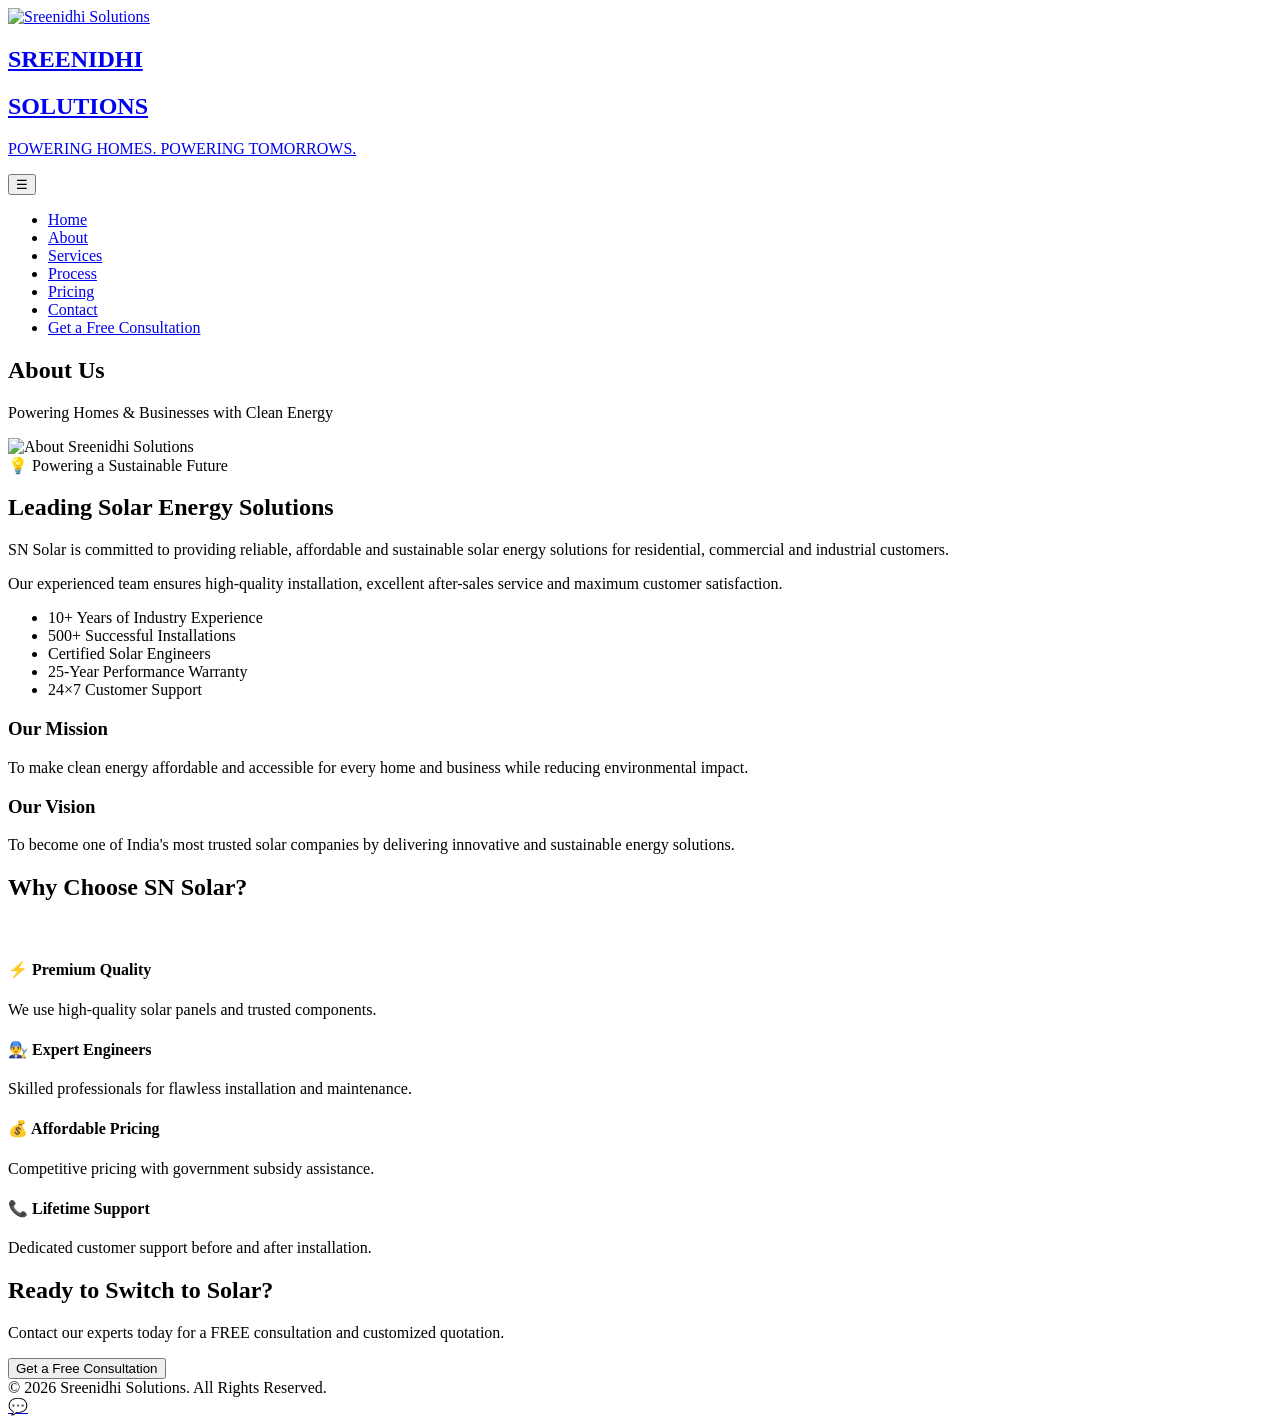
==== about.html @ 43da4e2c "Convert about page to standalone HTML" ====
<!DOCTYPE html>
<html lang="en">
<head>
<meta charset="UTF-8">
<meta name="viewport" content="width=device-width, initial-scale=1.0">
<title>Sreenidhi Solutions | Solar Panels, Inverters & Batteries</title>

<meta name="description" content="Sreenidhi Solutions provides professional solar panel installation, inverters, UPS systems, batteries, and power backup solutions for homes and businesses.">
<meta name="keywords" content="Sreenidhi Solutions, Solar Panels, Solar Installation, Inverters, Batteries, UPS, Power Backup">
<meta name="author" content="Sreenidhi Solutions">

<link rel="stylesheet" href="css/style.css">
<link rel="icon" type="image/png" href="images/ss-icon.png">
</head>

<body>

<nav>
    <div class="logo">
        <a href="index.html" class="logo-wrapper">
            <img src="images/ss-icon.png" alt="Sreenidhi Solutions">

            <div class="brand-text">
                <h1><span class="blue">SREE</span><span class="green">NIDHI</span></h1>

                <div class="solutions-line">
                    <span class="line"></span>
                    <h2>SOLUTIONS</h2>
                    <span class="line"></span>
                </div>

                <p>POWERING HOMES. POWERING TOMORROWS.</p>
            </div>
        </a>
    </div>

    <button class="hamburger" id="hamburger">☰</button>

    <ul class="nav-links" id="nav-links">
        <li><a href="index.html">Home</a></li>
        <li><a href="index.html#about">About</a></li>
        <li><a href="index.html#services">Services</a></li>
        <li><a href="index.html#process">Process</a></li>
        <li><a href="index.html#pricing">Pricing</a></li>
        <li><a href="contact.html">Contact</a></li>

        <li class="mobile-btn">
            <a href="contact.html" class="quote-btn">Get a Free Consultation</a>
        </li>
    </ul>
</nav>

<!-- ========================= -->
<!-- PAGE BANNER -->
<!-- ========================= -->

<section class="page-banner">

    <h1>About Us</h1>

    <p>
        Powering Homes & Businesses with Clean Energy
    </p>

</section>

<!-- ========================= -->
<!-- ABOUT -->
<!-- ========================= -->

<section class="about-section">

    <div class="about-container">

        <div class="about-image">

            <img src="images/about.jpg"
                 alt="About Sreenidhi Solutions">

        </div>

        <div class="about-text">

            <span class="section-badge">
                💡 Powering a Sustainable Future
            </span>

            <h2>Leading Solar Energy Solutions</h2>

            <p>

                SN Solar is committed to providing reliable,
                affordable and sustainable solar energy
                solutions for residential, commercial and
                industrial customers.

            </p>

            <p>

                Our experienced team ensures high-quality
                installation, excellent after-sales service
                and maximum customer satisfaction.

            </p>

            <ul class="about-features">

                <li>10+ Years of Industry Experience</li>

                <li>500+ Successful Installations</li>

                <li>Certified Solar Engineers</li>

                <li>25-Year Performance Warranty</li>

                <li>24×7 Customer Support</li>

            </ul>

        </div>

    </div>

</section>

<!-- ========================= -->
<!-- MISSION & VISION -->
<!-- ========================= -->

<section class="mission-section">

    <div class="mission-container">

        <div class="mission-card">

            <h3>Our Mission</h3>

            <p>

                To make clean energy affordable and
                accessible for every home and business
                while reducing environmental impact.

            </p>

        </div>

        <div class="mission-card">

            <h3>Our Vision</h3>

            <p>

                To become one of India's most trusted
                solar companies by delivering innovative
                and sustainable energy solutions.

            </p>

        </div>

    </div>

</section>

<!-- ========================= -->
<!-- WHY CHOOSE US -->
<!-- ========================= -->

<section class="choose-section">

    <h2>Why Choose SN Solar?</h2>

    <br>

    <div class="choose-grid">

        <div class="choose-box">

            <h4>⚡ Premium Quality</h4>

            <p>

                We use high-quality solar panels
                and trusted components.

            </p>

        </div>

        <div class="choose-box">

            <h4>👨‍🔧 Expert Engineers</h4>

            <p>

                Skilled professionals for flawless
                installation and maintenance.

            </p>

        </div>

        <div class="choose-box">

            <h4>💰 Affordable Pricing</h4>

            <p>

                Competitive pricing with government
                subsidy assistance.

            </p>

        </div>

        <div class="choose-box">

            <h4>📞 Lifetime Support</h4>

            <p>

                Dedicated customer support before
                and after installation.

            </p>

        </div>

    </div>

</section>

<!-- ========================= -->
<!-- CTA -->
<!-- ========================= -->

<section class="about-cta">

    <h2>Ready to Switch to Solar?</h2>

    <p>

        Contact our experts today for a FREE consultation
        and customized quotation.

    </p>

    <a href="contact.html">

        <button>

            Get a Free Consultation

        </button>

    </a>

</section>



<footer class="footer">
    <div class="footer-bottom">
        &copy; 2026 Sreenidhi Solutions. All Rights Reserved.
    </div>
</footer>

<a href="https://wa.me/919866255666" class="whatsapp-float" target="_blank">💬</a>

<button id="topBtn" onclick="topFunction()">↑</button>

<script>
window.onscroll=function(){
const btn=document.getElementById("topBtn");
btn.style.display=document.documentElement.scrollTop>300?"block":"none";
};

function topFunction(){
window.scrollTo({top:0,behavior:"smooth"});
}

const hamburger=document.getElementById("hamburger");
const navLinks=document.getElementById("nav-links");

hamburger.addEventListener("click",function(){
navLinks.classList.toggle("active");
hamburger.innerHTML=navLinks.classList.contains("active")?"✕":"☰";
});

document.querySelectorAll("#nav-links a").forEach(link=>{
link.addEventListener("click",function(){
navLinks.classList.remove("active");
hamburger.innerHTML="☰";
});
});
</script>

</body>
</html>
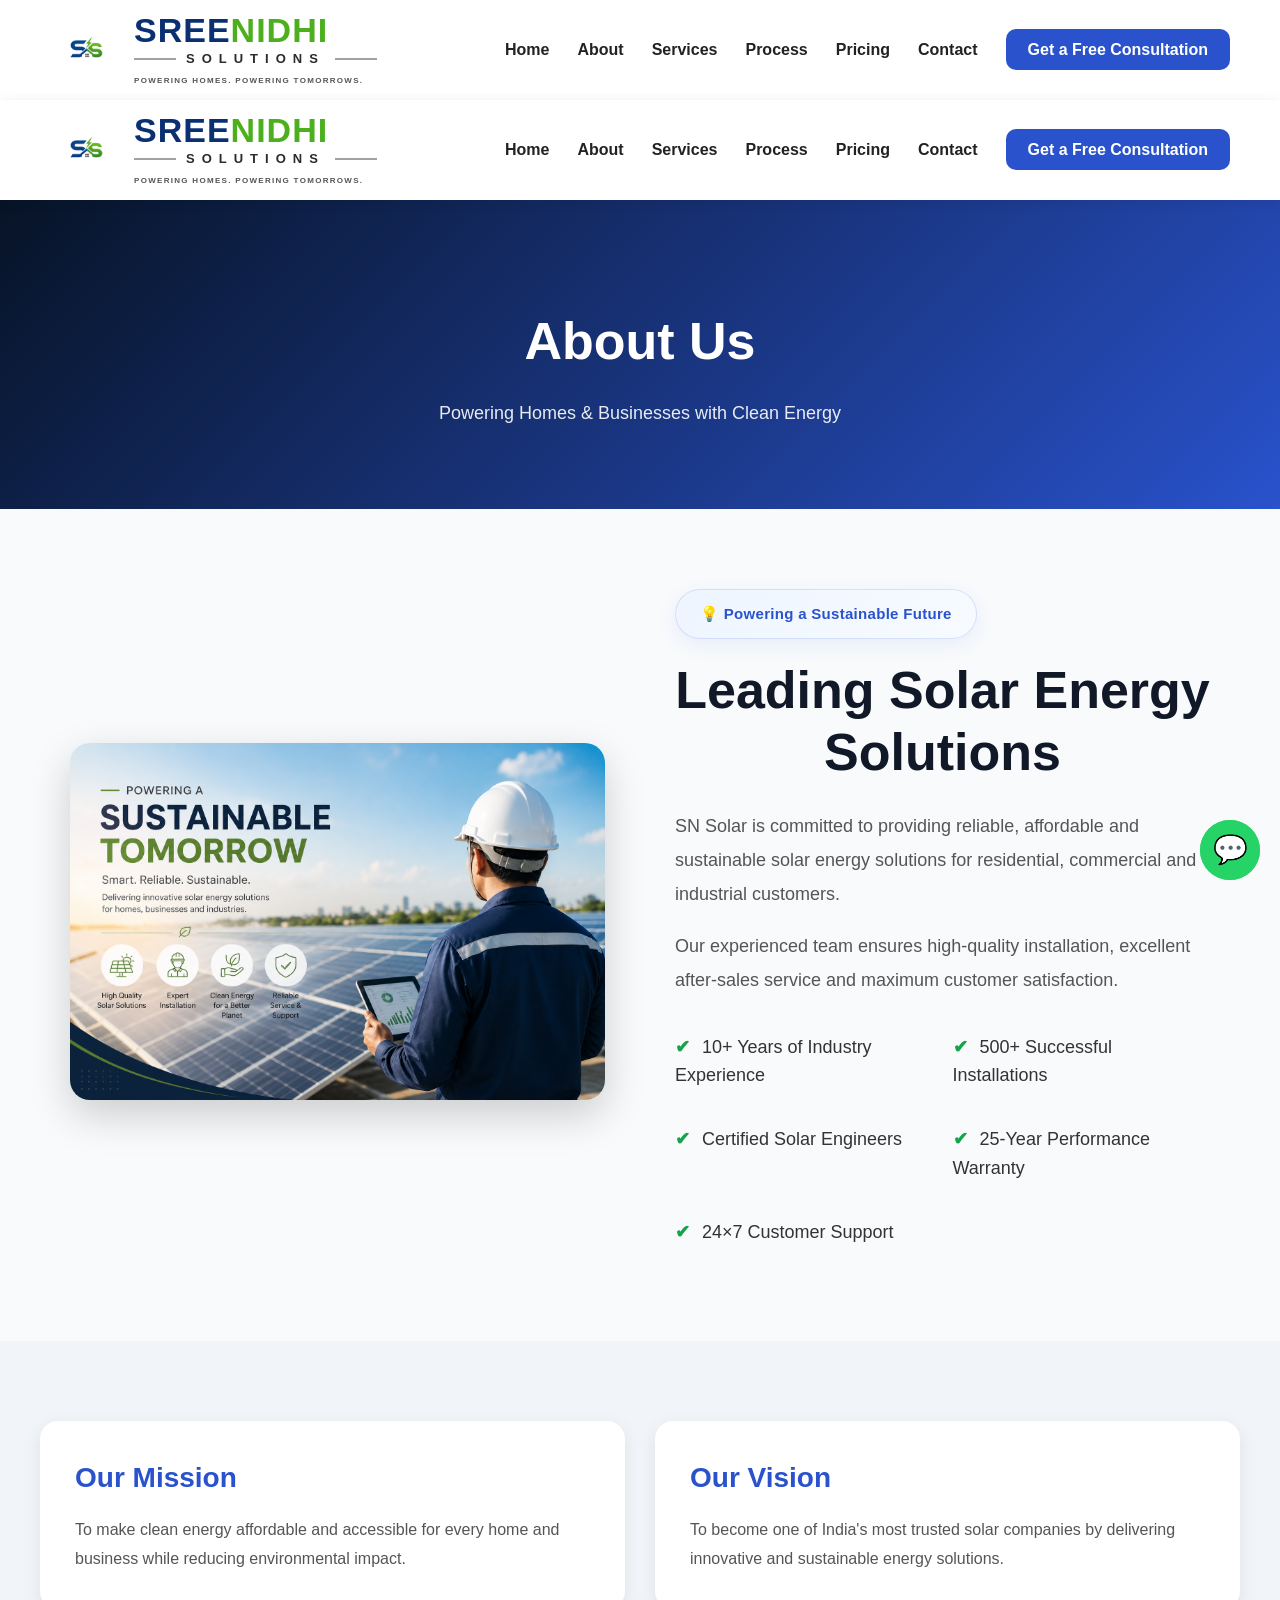
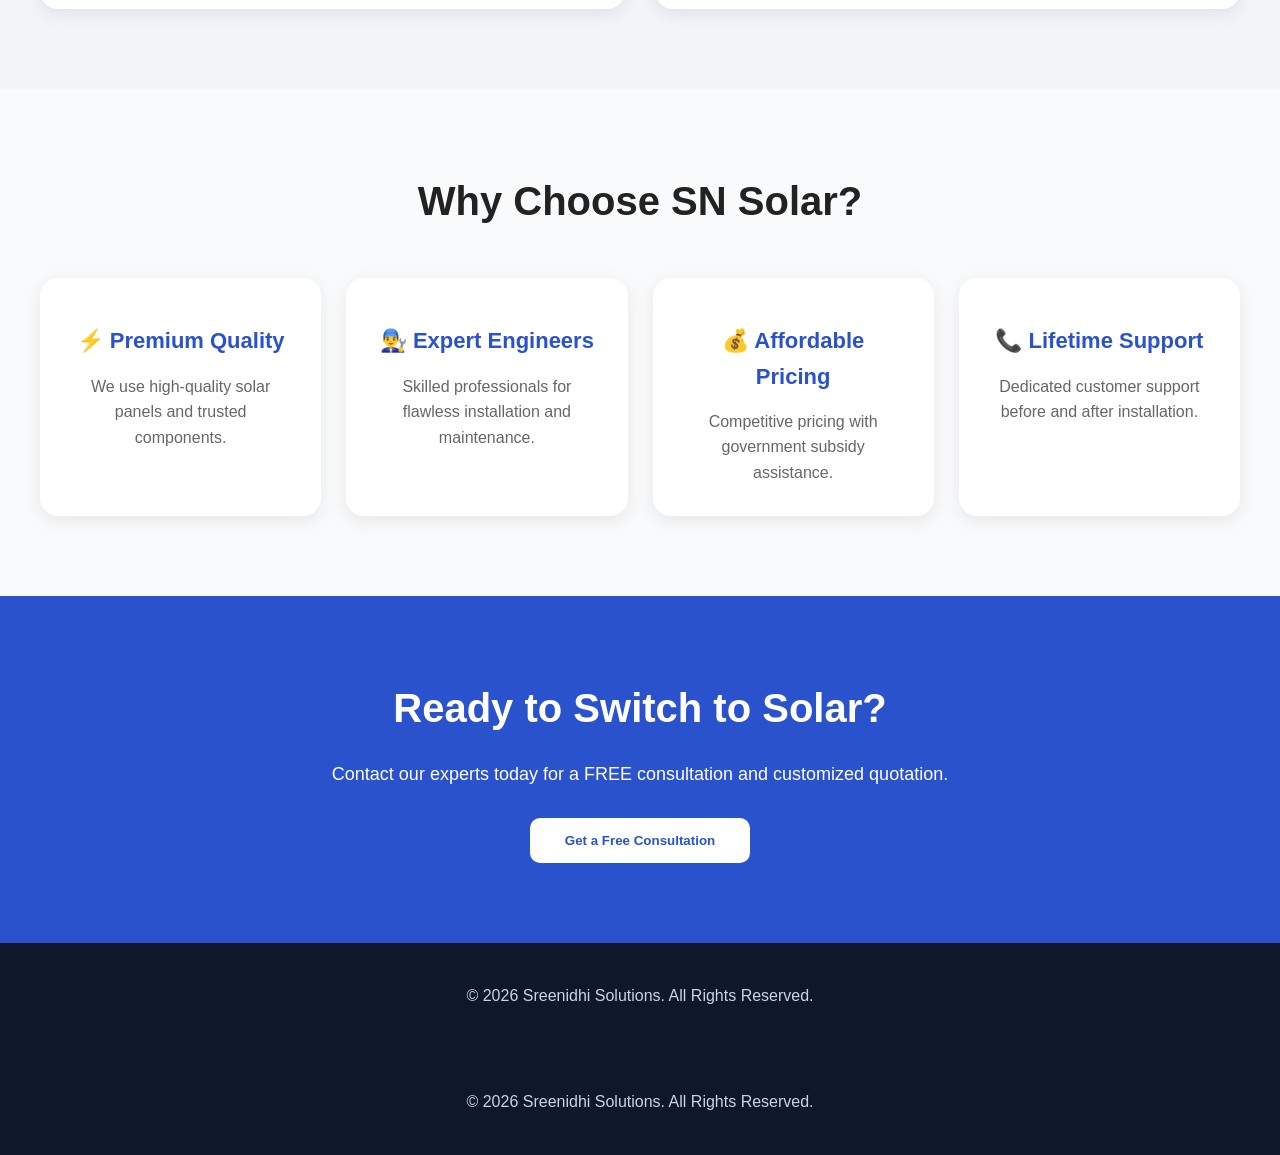
==== commit 83b3ba34: "1" ====
--- a/about.html
+++ b/about.html
@@ -50,6 +50,58 @@
     </ul>
 </nav>
 
+<!DOCTYPE html>
+<html lang="en">
+<head>
+<meta charset="UTF-8">
+<meta name="viewport" content="width=device-width, initial-scale=1.0">
+<title>Sreenidhi Solutions | Solar Panels, Inverters & Batteries</title>
+
+<meta name="description" content="Sreenidhi Solutions provides professional solar panel installation, inverters, UPS systems, batteries, and power backup solutions for homes and businesses.">
+<meta name="keywords" content="Sreenidhi Solutions, Solar Panels, Solar Installation, Inverters, Batteries, UPS, Power Backup">
+<meta name="author" content="Sreenidhi Solutions">
+
+<link rel="stylesheet" href="css/style.css">
+<link rel="icon" type="image/png" href="images/ss-icon.png">
+</head>
+
+<body>
+
+<nav>
+    <div class="logo">
+        <a href="index.html" class="logo-wrapper">
+            <img src="images/ss-icon.png" alt="Sreenidhi Solutions">
+
+            <div class="brand-text">
+                <h1><span class="blue">SREE</span><span class="green">NIDHI</span></h1>
+
+                <div class="solutions-line">
+                    <span class="line"></span>
+                    <h2>SOLUTIONS</h2>
+                    <span class="line"></span>
+                </div>
+
+                <p>POWERING HOMES. POWERING TOMORROWS.</p>
+            </div>
+        </a>
+    </div>
+
+    <button class="hamburger" id="hamburger">☰</button>
+
+    <ul class="nav-links" id="nav-links">
+        <li><a href="index.html">Home</a></li>
+        <li><a href="index.html#about">About</a></li>
+        <li><a href="index.html#services">Services</a></li>
+        <li><a href="index.html#process">Process</a></li>
+        <li><a href="index.html#pricing">Pricing</a></li>
+        <li><a href="contact.html">Contact</a></li>
+
+        <li class="mobile-btn">
+            <a href="contact.html" class="quote-btn">Get a Free Consultation</a>
+        </li>
+    </ul>
+</nav>
+
 <!-- ========================= -->
 <!-- PAGE BANNER -->
 <!-- ========================= -->
@@ -299,3 +351,43 @@
 
 </body>
 </html>
+
+
+<footer class="footer">
+    <div class="footer-bottom">
+        &copy; 2026 Sreenidhi Solutions. All Rights Reserved.
+    </div>
+</footer>
+
+<a href="https://wa.me/919866255666" class="whatsapp-float" target="_blank">💬</a>
+
+<button id="topBtn" onclick="topFunction()">↑</button>
+
+<script>
+window.onscroll=function(){
+const btn=document.getElementById("topBtn");
+btn.style.display=document.documentElement.scrollTop>300?"block":"none";
+};
+
+function topFunction(){
+window.scrollTo({top:0,behavior:"smooth"});
+}
+
+const hamburger=document.getElementById("hamburger");
+const navLinks=document.getElementById("nav-links");
+
+hamburger.addEventListener("click",function(){
+navLinks.classList.toggle("active");
+hamburger.innerHTML=navLinks.classList.contains("active")?"✕":"☰";
+});
+
+document.querySelectorAll("#nav-links a").forEach(link=>{
+link.addEventListener("click",function(){
+navLinks.classList.remove("active");
+hamburger.innerHTML="☰";
+});
+});
+</script>
+
+</body>
+</html>
--- a/css/style.css
+++ b/css/style.css
@@ -0,0 +1,2648 @@
+/* =========================
+   RESET
+========================= */
+*{
+    margin:0;
+    padding:0;
+    box-sizing:border-box;
+}
+
+html{
+    scroll-behavior:smooth;
+}
+
+body{
+    font-family:Arial,Helvetica,sans-serif;
+    background:#f8fafc;
+    color:#222;
+    line-height:1.6;
+}
+
+/* NAVBAR */
+nav{
+     position:sticky;
+    top:0;
+    z-index:1000;
+    display:flex;
+    justify-content:space-between;
+    align-items:center;
+    height:100px;
+    padding:0 50px;
+    background:#fff;
+    box-shadow:0 2px 12px rgba(0,0,0,.08);
+}
+
+.logo img{
+
+    height:80px;
+
+    width:auto;
+
+    display:block;
+
+    object-fit:contain;
+
+}
+
+nav ul{
+    display:flex;
+    gap:28px;
+    list-style:none;
+}
+
+nav ul li a{
+    text-decoration:none;
+    color:#222;
+    font-weight:600;
+}
+
+nav ul li a:hover{
+    color:#2952cc;
+}
+
+.quote-btn{
+    background:#2952cc;
+    color:#fff;
+    text-decoration:none;
+    padding:12px 22px;
+    border-radius:10px;
+    font-weight:bold;
+}
+
+.quote-btn:hover{
+    background:#1d43b8;
+}
+
+/* HERO */
+.hero{
+    position:relative;
+    min-height:90vh;
+    display:flex;
+    justify-content:center;
+    align-items:center;
+    text-align:center;
+    color:#fff;
+    overflow:hidden;
+}
+
+.slider,
+.slide{
+    position:absolute;
+    inset:0;
+}
+
+.slide{
+    opacity:0;
+    transition:opacity 1s;
+}
+
+.slide.active{
+    opacity:1;
+}
+
+.slide img{
+    width:100%;
+    height:100%;
+    object-fit:cover;
+}
+
+.hero-overlay{
+    position:relative;
+    z-index:2;
+    background:rgba(0,0,0,.45);
+    width:100%;
+    min-height:90vh;
+    display:flex;
+    justify-content:center;
+    align-items:center;
+}
+
+.hero-content{
+    max-width:800px;
+    padding:20px;
+}
+
+.hero-content h1{
+    font-size:58px;
+    margin-bottom:20px;
+}
+
+.hero-content p{
+    font-size:22px;
+    margin-bottom:30px;
+}
+
+button{
+    border:none;
+    cursor:pointer;
+    padding:14px 28px;
+    border-radius:10px;
+    background:#2952cc;
+    color:#fff;
+    font-weight:bold;
+}
+
+button:hover{
+    background:#1d43b8;
+}
+
+/* COMMON */
+section{
+    padding:80px 30px;
+}
+
+h2{
+    text-align:center;
+    margin-bottom:20px;
+    font-size:40px;
+}
+
+.service-container,
+.why-container,
+.testimonial-container,
+.pricing-container,
+.stats{
+    max-width:1200px;
+    margin:auto;
+}
+
+/* CARDS */
+.service-container,
+.why-container,
+.testimonial-container,
+.pricing-container{
+    display:grid;
+    grid-template-columns:repeat(auto-fit,minmax(280px,1fr));
+    gap:25px;
+}
+
+.card,
+.why-card,
+.testimonial-card,
+.pricing-card{
+    background:#fff;
+    border-radius:18px;
+    padding:30px;
+    box-shadow:0 8px 24px rgba(0,0,0,.08);
+    transition:.3s;
+}
+
+.card:hover,
+.why-card:hover,
+.testimonial-card:hover,
+.pricing-card:hover{
+    transform:translateY(-6px);
+}
+
+.stats{
+    display:grid;
+    grid-template-columns:repeat(auto-fit,minmax(180px,1fr));
+    gap:20px;
+    text-align:center;
+}
+
+.stat-box{
+    background:#2952cc;
+    color:#fff;
+    padding:30px;
+    border-radius:16px;
+}
+
+.stat-box h2{
+    margin:0;
+    font-size:42px;
+}
+
+/* PRICING */
+.pricing-card.featured{
+    border:3px solid #2952cc;
+}
+
+.pricing-card ul{
+    list-style:none;
+    margin:20px 0;
+}
+
+.pricing-card li{
+    padding:8px 0;
+}
+
+/* CONTACT */
+form{
+    max-width:700px;
+    margin:auto;
+}
+
+input,
+textarea{
+    width:100%;
+    padding:14px;
+    border:1px solid #d1d5db;
+    border-radius:8px;
+    margin-bottom:16px;
+}
+
+/* FOOTER */
+.footer{
+    background:#0f172a;
+    color:#cbd5e1;
+    padding:40px 20px;
+    text-align:center;
+}
+
+.footer-bottom{
+    max-width:1200px;
+    margin:auto;
+}
+
+/* FLOATS */
+.whatsapp-float{
+    position:fixed;
+    right:20px;
+    bottom:20px;
+    width:60px;
+    height:60px;
+    border-radius:50%;
+    background:#25D366;
+    color:#fff;
+    display:flex;
+    justify-content:center;
+    align-items:center;
+    text-decoration:none;
+    font-size:28px;
+}
+
+#topBtn{
+    display:none;
+    position:fixed;
+    right:20px;
+    bottom:95px;
+    width:52px;
+    height:52px;
+    border-radius:50%;
+}
+
+/* ===========================
+   MOBILE NAVBAR
+=========================== */
+
+.hamburger{
+    display:none;
+}
+
+@media (max-width:768px){
+
+    nav{
+
+        display:flex;
+
+        justify-content:space-between;
+
+        align-items:center;
+
+        padding:12px 20px;
+
+        height:80px;
+
+        position:relative;
+
+    }
+
+    .logo-wrapper{
+
+        width:auto;
+
+        display:flex;
+
+        align-items:center;
+
+    }
+
+    .logo-wrapper img{
+
+        width:50px;
+
+        height:50px;
+
+    }
+
+    .brand-text h1{
+
+        font-size:22px;
+
+    }
+
+    .solutions-line h2{
+
+        font-size:9px;
+
+    }
+
+    
+
+    /* Hamburger button */
+
+    .hamburger{
+
+        display:block;
+
+        background:none;
+
+        border:none;
+
+        font-size:34px;
+
+        cursor:pointer;
+
+        color:#111;
+
+    }
+
+    /* Hide menu initially */
+
+    #nav-links{
+
+        position:fixed;
+
+        top:0;
+
+        right:-100%;
+
+        width:75%;
+
+        height:100vh;
+
+        background:#fff;
+
+        display:flex;
+
+        flex-direction:column;
+
+        justify-content:center;
+
+        align-items:center;
+
+        gap:30px;
+
+        transition:0.35s;
+
+        box-shadow:-5px 0 20px rgba(0,0,0,.15);
+
+        z-index:999;
+
+    }
+
+    /* Show menu */
+
+    #nav-links.active{
+
+        right:0;
+
+    }
+
+    /* Hide desktop button */
+
+    .desktop-btn{
+
+        display:none;
+
+    }
+
+    /* Show mobile button */
+
+    .mobile-cta{
+
+        display:block;
+
+    }
+
+}
+/* ========================================= */
+/* ABOUT PAGE */
+/* ========================================= */
+
+.about-section{
+
+    max-width:1200px;
+
+    margin:auto;
+
+    padding:80px 30px;
+
+}
+
+.about-container{
+
+    display:grid;
+
+    grid-template-columns:repeat(auto-fit,minmax(400px,1fr));
+
+    gap:50px;
+
+    align-items:center;
+
+}
+
+.about-image img{
+
+    width:100%;
+
+    border-radius:20px;
+
+    box-shadow:0 8px 25px rgba(0,0,0,0.15);
+
+}
+
+.about-text h2{
+
+    font-size:42px;
+
+    color:#0f172a;
+
+    margin-bottom:20px;
+
+}
+
+.about-text p{
+
+    font-size:18px;
+
+    color:#555;
+
+    line-height:1.8;
+
+    margin-bottom:18px;
+
+}
+
+.about-features{
+
+    margin-top:30px;
+
+}
+
+.about-features li{
+
+    list-style:none;
+
+    margin-bottom:15px;
+
+    font-size:18px;
+
+    color:#333;
+
+    font-weight:500;
+
+}
+
+.about-features li::before{
+
+    content:"✔";
+
+    color:#16a34a;
+
+    margin-right:12px;
+
+    font-weight:bold;
+
+}
+
+/* ========================================= */
+/* MISSION & VISION */
+/* ========================================= */
+
+.mission-section{
+
+    background:#f1f5f9;
+
+    padding:80px 30px;
+
+}
+
+.mission-container{
+
+    max-width:1200px;
+
+    margin:auto;
+
+    display:grid;
+
+    grid-template-columns:repeat(auto-fit,minmax(320px,1fr));
+
+    gap:30px;
+
+}
+
+.mission-card{
+
+    background:white;
+
+    padding:35px;
+
+    border-radius:18px;
+
+    box-shadow:0 5px 18px rgba(0,0,0,.08);
+
+    transition:0.3s;
+
+}
+
+.mission-card:hover{
+
+    transform:translateY(-8px);
+
+}
+
+.mission-card h3{
+
+    color:#2952cc;
+
+    margin-bottom:15px;
+
+    font-size:28px;
+
+}
+
+.mission-card p{
+
+    color:#555;
+
+    line-height:1.8;
+
+}
+
+/* ========================================= */
+/* WHY CHOOSE US */
+/* ========================================= */
+
+.choose-section{
+
+    padding:80px 30px;
+
+}
+
+.choose-grid{
+
+    max-width:1200px;
+
+    margin:auto;
+
+    display:grid;
+
+    grid-template-columns:repeat(auto-fit,minmax(250px,1fr));
+
+    gap:25px;
+
+}
+
+.choose-box{
+
+    background:white;
+
+    padding:30px;
+
+    text-align:center;
+
+    border-radius:18px;
+
+    box-shadow:0 5px 18px rgba(0,0,0,.08);
+
+    transition:.3s;
+
+}
+
+.choose-box:hover{
+
+    transform:translateY(-6px);
+
+}
+
+.choose-box h4{
+
+    color:#2952cc;
+
+    margin:15px 0;
+
+    font-size:22px;
+
+}
+
+.choose-box p{
+
+    color:#666;
+
+}
+
+/* ========================================= */
+/* ABOUT CTA */
+/* ========================================= */
+
+.about-cta{
+
+    background:#2952cc;
+
+    color:white;
+
+    text-align:center;
+
+    padding:80px 20px;
+
+}
+
+.about-cta h2{
+
+    color:white;
+
+    margin-bottom:20px;
+
+}
+
+.about-cta p{
+
+    font-size:18px;
+
+    margin-bottom:30px;
+
+}
+
+.about-cta button{
+
+    background:white;
+
+    color:#2952cc;
+
+    padding:15px 35px;
+
+    border:none;
+
+    border-radius:10px;
+
+    font-weight:bold;
+
+    cursor:pointer;
+
+    transition:0.3s;
+
+}
+
+.about-cta button:hover{
+
+    background:#e5e7eb;
+
+}
+
+/* ========================================= */
+/* MOBILE */
+/* ========================================= */
+
+@media(max-width:768px){
+
+    .about-text h2{
+
+        font-size:32px;
+
+    }
+
+    .about-text p{
+
+        font-size:16px;
+
+    }
+
+}
+ css
+/* ========================================= */
+/* ABOUT SECTION */
+/* ========================================= */
+
+.about-section{
+
+    padding:100px 8%;
+
+    background:#ffffff;
+
+}
+
+.about-container{
+
+    max-width:1300px;
+
+    margin:auto;
+
+    display:flex;
+
+    align-items:center;
+
+    justify-content:space-between;
+
+    gap:70px;
+
+    flex-wrap:wrap;
+
+}
+
+.about-text{
+
+    flex:1;
+
+    min-width:420px;
+
+}
+
+.section-badge{
+
+    display:inline-block;
+
+    background:#edf4ff;
+
+    color:#2952cc;
+
+    padding:10px 20px;
+
+    border-radius:30px;
+
+    font-size:15px;
+
+    font-weight:bold;
+
+    margin-bottom:25px;
+
+}
+
+.about-text h2{
+
+    font-size:52px;
+
+    line-height:1.2;
+
+    color:#111827;
+
+    margin-bottom:25px;
+
+}
+
+.about-text h2 span{
+
+    color:#2952cc;
+
+}
+
+.about-text p{
+
+    color:#555;
+
+    font-size:18px;
+
+    line-height:1.9;
+
+    margin-bottom:18px;
+
+}
+
+.about-features{
+
+    margin-top:30px;
+
+    display:grid;
+
+    grid-template-columns:repeat(2,1fr);
+
+    gap:18px;
+
+}
+
+.feature-box{
+
+    background:#f8fafc;
+
+    padding:18px;
+
+    border-radius:12px;
+
+    font-weight:600;
+
+    box-shadow:0 4px 10px rgba(0,0,0,.05);
+
+}
+
+.about-image{
+
+    flex:1;
+
+    text-align:center;
+
+}
+
+.about-image img{
+
+    width:100%;
+
+    max-width:560px;
+
+    border-radius:20px;
+
+    box-shadow:0 15px 40px rgba(0,0,0,.18);
+
+}
+
+@media(max-width:900px){
+
+    .about-container{
+
+        flex-direction:column-reverse;
+
+    }
+
+    .about-text{
+
+        min-width:100%;
+
+    }
+
+    .about-text h2{
+
+        font-size:38px;
+
+    }
+
+    .about-features{
+
+        grid-template-columns:1fr;
+
+    }
+
+}
+ 
+/* ========================================= */
+/* SERVICES SECTION */
+/* ========================================= */
+
+.services{
+
+     padding:90px 0;
+
+    background:#f8fbff;
+
+}
+
+.services-header{
+
+    text-align:center;
+
+    margin-bottom:70px;
+
+}
+
+.services-header span{
+
+    display:inline-block;
+
+    background:#eaf1ff;
+
+    color:#2952cc;
+
+    padding:10px 22px;
+
+    border-radius:30px;
+
+    font-weight:600;
+
+    margin-bottom:18px;
+
+}
+
+.services-header h2{
+
+    font-size:48px;
+
+    color:#0f172a;
+
+    margin-bottom:15px;
+
+}
+
+.services-header p{
+
+    font-size:18px;
+
+    color:#64748b;
+
+    max-width:700px;
+
+    margin:auto;
+
+}
+
+.service-container{
+
+    max-width:1300px;
+
+    margin:auto;
+
+    display:grid;
+
+    grid-template-columns:repeat(auto-fit,minmax(330px,1fr));
+
+    gap:35px;
+
+}
+
+.card{
+
+    background:#ffffff;
+
+    border-radius:22px;
+
+    padding:35px;
+
+    box-shadow:0 10px 35px rgba(0,0,0,0.08);
+
+    transition:0.35s;
+
+    position:relative;
+
+    overflow:hidden;
+
+}
+
+.card::before{
+
+    content:"";
+
+    position:absolute;
+
+    top:0;
+
+    left:0;
+
+    width:100%;
+
+    height:5px;
+
+    background:#2952cc;
+
+}
+
+.card:hover{
+
+    transform:translateY(-12px);
+
+    box-shadow:0 18px 45px rgba(41,82,204,.18);
+
+}
+
+.card h3{
+
+    font-size:28px;
+
+    color:#0f172a;
+
+    margin-bottom:18px;
+
+}
+
+.card p{
+
+    color:#64748b;
+
+    font-size:17px;
+
+    line-height:1.8;
+
+    margin-bottom:25px;
+
+}
+
+.card button{
+
+    background:#2952cc;
+
+    color:white;
+
+    border:none;
+
+    padding:14px 28px;
+
+    border-radius:10px;
+
+    font-size:16px;
+
+    font-weight:600;
+
+    cursor:pointer;
+
+    transition:0.3s;
+
+}
+
+.card button:hover{
+
+    background:#163db8;
+
+    transform:scale(1.05);
+
+}
+
+@media(max-width:768px){
+
+    .services{
+
+        padding:70px 5%;
+
+    }
+
+    .services-header h2{
+
+        font-size:34px;
+
+    }
+
+    .service-container{
+
+        grid-template-columns:1fr;
+
+    }
+
+}
+/* ========================================= */
+/* CONTACT PAGE */
+/* ========================================= */
+
+.contact-section{
+
+    min-height:100vh;
+
+    background:linear-gradient(135deg,#081225,#16284d);
+
+    padding:80px 8%;
+
+}
+
+.contact-container{
+
+    max-width:1400px;
+
+    margin:auto;
+
+    display:flex;
+
+    gap:60px;
+
+    align-items:center;
+
+    justify-content:space-between;
+
+    flex-wrap:wrap;
+
+}
+
+/* LEFT */
+
+.contact-left{
+
+    flex:1;
+
+    min-width:420px;
+
+    color:white;
+
+}
+
+.contact-badge{
+
+    display:inline-block;
+
+    background:rgba(255,255,255,.15);
+
+    padding:10px 22px;
+
+    border-radius:30px;
+
+    margin-bottom:25px;
+
+    font-weight:600;
+
+}
+
+.contact-left h1{
+
+    font-size:56px;
+
+    line-height:1.2;
+
+    margin-bottom:20px;
+
+}
+
+.contact-left h1 span{
+
+    color:#ffbe0b;
+
+}
+
+.contact-left p{
+
+    color:#d6d6d6;
+
+    font-size:18px;
+
+    line-height:1.8;
+
+    margin-bottom:35px;
+
+}
+
+.contact-list{
+
+    margin-bottom:40px;
+
+}
+
+.contact-list div{
+
+    margin-bottom:18px;
+
+    font-size:18px;
+
+}
+
+.contact-info{
+
+    display:flex;
+
+    gap:20px;
+
+    flex-wrap:wrap;
+
+}
+
+.info-card{
+
+    background:rgba(255,255,255,.08);
+
+    border:1px solid rgba(255,255,255,.15);
+
+    padding:18px 24px;
+
+    border-radius:14px;
+
+    min-width:220px;
+
+}
+
+.info-card h4{
+
+    color:white;
+
+    margin-bottom:8px;
+
+}
+
+/* RIGHT */
+
+.contact-right{
+
+    flex:1;
+
+    min-width:420px;
+
+}
+
+.contact-form{
+
+    background:white;
+
+    padding:40px;
+
+    border-radius:20px;
+
+    box-shadow:0 15px 40px rgba(0,0,0,.2);
+
+}
+
+.contact-form h2{
+
+    text-align:center;
+
+    margin-bottom:30px;
+
+    color:#0f172a;
+
+}
+
+.form-grid{
+
+    display:grid;
+
+    grid-template-columns:1fr 1fr;
+
+    gap:18px;
+
+}
+
+.form-group{
+
+    display:flex;
+
+    flex-direction:column;
+
+}
+
+.form-group.full{
+
+    grid-column:1/3;
+
+}
+
+.contact-form input,
+.contact-form select,
+.contact-form textarea{
+
+    width:100%;
+
+    padding:15px;
+
+    border:1px solid #d8d8d8;
+
+    border-radius:10px;
+
+    font-size:16px;
+
+    margin-top:8px;
+
+}
+
+.contact-form textarea{
+
+    resize:none;
+
+}
+
+.contact-form button{
+
+    width:100%;
+
+    margin-top:25px;
+
+    padding:16px;
+
+    border:none;
+
+    border-radius:10px;
+
+    background:#2952cc;
+
+    color:white;
+
+    font-size:18px;
+
+    font-weight:600;
+
+    cursor:pointer;
+
+    transition:.3s;
+
+}
+
+.contact-form button:hover{
+
+    background:#163db8;
+
+}
+
+@media(max-width:900px){
+
+    .contact-container{
+
+        flex-direction:column;
+
+    }
+
+    .contact-left h1{
+
+        font-size:40px;
+
+    }
+
+    .form-grid{
+
+        grid-template-columns:1fr;
+
+    }
+
+    .form-group.full{
+
+        grid-column:auto;
+
+    }
+
+}
+/* ========================================= */
+/* STATS SECTION */
+/* ========================================= */
+
+.stats-section{
+
+    background:linear-gradient(90deg,#071326,#102d66);
+
+    padding:45px 8%;
+
+}
+
+.stats-container{
+
+    max-width:1200px;
+
+    margin:auto;
+
+    display:grid;
+
+    grid-template-columns:repeat(4,1fr);
+
+    gap:30px;
+
+}
+
+.stat-item{
+
+    text-align:center;
+
+    position:relative;
+
+}
+
+.stat-item:not(:last-child)::after{
+
+    content:"";
+
+    position:absolute;
+
+    right:-15px;
+
+    top:50%;
+
+    transform:translateY(-50%);
+
+    width:1px;
+
+    height:55px;
+
+    background:rgba(255,255,255,.18);
+
+}
+
+.stat-item h2{
+
+    color:#ffffff;
+
+    font-size:46px;
+
+    font-weight:700;
+
+    margin-bottom:10px;
+
+}
+
+.stat-item p{
+
+    color:#c7d2fe;
+
+    font-size:16px;
+
+    letter-spacing:.3px;
+
+}
+
+/* Mobile */
+
+@media(max-width:768px){
+
+    .stats-container{
+
+        grid-template-columns:repeat(2,1fr);
+
+        gap:40px;
+
+    }
+
+    .stat-item::after{
+
+        display:none;
+
+    }
+
+    .stat-item h2{
+
+        font-size:34px;
+
+    }
+
+}
+/* ========================================= */
+/* PROCESS SECTION */
+/* ========================================= */
+
+.process-section{
+
+    padding:100px 8%;
+
+    background:#ffffff;
+
+}
+
+.process-header{
+
+    text-align:center;
+
+    margin-bottom:70px;
+
+}
+
+.process-header span{
+
+    display:inline-block;
+
+    background:#eef3ff;
+
+    color:#2952cc;
+
+    padding:10px 20px;
+
+    border-radius:30px;
+
+    font-weight:bold;
+
+    margin-bottom:20px;
+
+}
+
+.process-header h2{
+
+    font-size:48px;
+
+    color:#111827;
+
+    margin-bottom:15px;
+
+}
+
+.process-header h2 span{
+
+    color:#2952cc;
+
+}
+
+.process-header p{
+
+    color:#64748b;
+
+    max-width:650px;
+
+    margin:auto;
+
+}
+
+.process-container{
+
+    max-width:1300px;
+
+    margin:auto;
+
+    display:grid;
+
+    grid-template-columns:repeat(auto-fit,minmax(280px,1fr));
+
+    gap:30px;
+
+}
+
+.process-card{
+
+    position:relative;
+
+    background:white;
+
+    border:1px solid #e5e7eb;
+
+    border-radius:20px;
+
+    padding:40px 30px;
+
+    text-align:center;
+
+    transition:.3s;
+
+    box-shadow:0 5px 15px rgba(0,0,0,.05);
+
+}
+
+.process-card:hover{
+
+    transform:translateY(-10px);
+
+    box-shadow:0 15px 35px rgba(41,82,204,.15);
+
+}
+
+.step-number{
+
+    position:absolute;
+
+    top:20px;
+
+    left:20px;
+
+    font-size:42px;
+
+    font-weight:bold;
+
+    color:#edf2f7;
+
+}
+
+.step-icon{
+
+    width:70px;
+
+    height:70px;
+
+    margin:auto;
+
+    margin-bottom:25px;
+
+    background:#eef4ff;
+
+    border-radius:50%;
+
+    display:flex;
+
+    align-items:center;
+
+    justify-content:center;
+
+    font-size:30px;
+
+}
+
+.process-card h3{
+
+    margin-bottom:15px;
+
+    color:#0f172a;
+
+}
+
+.process-card p{
+
+    color:#64748b;
+
+    line-height:1.8;
+
+}
+
+@media(max-width:768px){
+
+    .process-header h2{
+
+        font-size:34px;
+
+    }
+
+}
+ css
+/* ============================== */
+/* SUCCESS POPUP */
+/* ============================== */
+
+.success-modal{
+
+    display:none;
+
+    position:fixed;
+
+    top:0;
+
+    left:0;
+
+    width:100%;
+
+    height:100%;
+
+    background:rgba(0,0,0,.6);
+
+    justify-content:center;
+
+    align-items:center;
+
+    z-index:9999;
+
+}
+
+.success-popup{
+
+    background:#fff;
+
+    padding:40px;
+
+    border-radius:20px;
+
+    max-width:450px;
+
+    width:90%;
+
+    text-align:center;
+
+    box-shadow:0 15px 40px rgba(0,0,0,.2);
+
+}
+
+.success-icon{
+
+    font-size:70px;
+
+    margin-bottom:15px;
+
+}
+
+.success-popup h2{
+
+    color:#16a34a;
+
+    margin-bottom:15px;
+
+}
+
+.success-popup p{
+
+    color:#555;
+
+    font-size:18px;
+
+    line-height:1.8;
+
+}
+
+.success-popup button{
+
+    margin-top:25px;
+
+    padding:14px 30px;
+
+    background:#2952cc;
+
+    color:white;
+
+    border:none;
+
+    border-radius:10px;
+
+    cursor:pointer;
+
+}
+/* ========================================= */
+/* SUCCESS PAGE */
+/* ========================================= */
+
+.success-section{
+
+    min-height:80vh;
+
+    display:flex;
+
+    justify-content:center;
+
+    align-items:center;
+
+    background:linear-gradient(135deg,#eef4ff,#ffffff);
+
+    padding:60px 20px;
+
+}
+
+.success-card{
+
+    max-width:700px;
+
+    width:100%;
+
+    background:#ffffff;
+
+    padding:60px;
+
+    border-radius:25px;
+
+    text-align:center;
+
+    box-shadow:0 15px 40px rgba(0,0,0,.12);
+
+}
+
+.success-icon{
+
+    font-size:90px;
+
+    margin-bottom:20px;
+
+}
+
+.success-card h1{
+
+    font-size:52px;
+
+    color:#16a34a;
+
+    margin-bottom:15px;
+
+}
+
+.success-card h3{
+
+    color:#0f172a;
+
+    margin-bottom:25px;
+
+}
+
+.success-card p{
+
+    color:#555;
+
+    font-size:20px;
+
+    line-height:1.8;
+
+}
+
+.success-buttons{
+
+    margin-top:40px;
+
+    display:flex;
+
+    justify-content:center;
+
+    gap:20px;
+
+    flex-wrap:wrap;
+
+}
+
+.success-buttons button{
+
+    padding:15px 30px;
+
+    border:none;
+
+    border-radius:10px;
+
+    cursor:pointer;
+
+    font-size:17px;
+
+    font-weight:bold;
+
+    transition:.3s;
+
+}
+
+.home-btn{
+
+    background:#2952cc;
+
+    color:white;
+
+}
+
+.home-btn:hover{
+
+    background:#163db8;
+
+}
+
+.contact-btn{
+
+    background:#16a34a;
+
+    color:white;
+
+}
+
+.contact-btn:hover{
+
+    background:#12833b;
+
+}
+ /* ================================= */
+/* LOGO */
+/* ================================= */
+
+.logo-wrapper{
+
+    display:flex;
+
+    align-items:center;
+
+    gap:14px;
+
+    text-decoration:none;
+
+}
+
+.logo-wrapper img{
+
+    width:70px;
+
+    height:70px;
+
+    object-fit:contain;
+
+}
+
+.brand-text{
+
+    display:flex;
+
+    flex-direction:column;
+
+    justify-content:center;
+
+}
+
+.brand-text h1{
+
+    margin:0;
+
+    padding:0;
+
+    font-size:34px;
+
+    line-height:1;
+
+    font-weight:900;
+
+    letter-spacing:1px;
+
+}
+
+.brand-text .blue{
+
+    color:#0A2F73;
+
+}
+
+.brand-text .green{
+
+    color:#4CAF1D;
+
+}
+
+.solutions-line{
+
+    display:flex;
+
+    align-items:center;
+
+    gap:10px;
+
+    margin-top:2px;
+
+}
+
+.solutions-line .line{
+
+    width:42px;
+
+    height:2px;
+
+    background:#444;
+
+    opacity:.5;
+
+}
+
+.solutions-line h2{
+
+    margin:0;
+
+    font-size:13px;
+
+    letter-spacing:7px;
+
+    color:#2b2b2b;
+
+    font-weight:600;
+
+}
+
+.brand-text p{
+
+    margin-top:5px;
+
+    font-size:8px;
+
+    letter-spacing:1.3px;
+
+    color:#555;
+
+    font-weight:600;
+
+    text-transform:uppercase;
+
+}
+/* ========================================= */
+/* ABOUT SECTION BADGE */
+/* ========================================= */
+
+.section-badge{
+
+    display:inline-flex;
+
+    align-items:center;
+
+    justify-content:center;
+
+    padding:12px 24px;
+
+    margin-bottom:20px;
+
+    background:linear-gradient(135deg,#eef5ff,#f7fbff);
+
+    border:1px solid rgba(41,82,204,0.15);
+
+    border-radius:50px;
+
+    color:#2952cc;
+
+    font-size:15px;
+
+    font-weight:700;
+
+    letter-spacing:0.3px;
+
+    box-shadow:0 6px 20px rgba(41,82,204,0.08);
+
+}
+/* ========================================= */
+/* ABOUT FEATURE CARDS */
+/* ========================================= */
+
+.about-features{
+
+    display:grid;
+
+    grid-template-columns:repeat(2,1fr);
+
+    gap:20px;
+
+    margin-top:35px;
+
+}
+
+.feature-box{
+
+    background:#ffffff;
+
+    border:1px solid #e8eef5;
+
+    border-radius:18px;
+
+    padding:22px 25px;
+
+    display:flex;
+
+    align-items:center;
+
+    gap:18px;
+
+    box-shadow:0 8px 25px rgba(0,0,0,.05);
+
+    transition:.3s ease;
+
+}
+
+.feature-box:hover{
+
+    transform:translateY(-5px);
+
+    box-shadow:0 12px 30px rgba(41,82,204,.12);
+
+}
+
+.feature-icon{
+
+    width:55px;
+
+    height:55px;
+
+    border-radius:50%;
+
+    background:#eef5ff;
+
+    display:flex;
+
+    align-items:center;
+
+    justify-content:center;
+
+    font-size:28px;
+
+    flex-shrink:0;
+
+}
+
+.feature-content h3{
+
+    margin:0;
+
+    font-size:28px;
+
+    font-weight:800;
+
+    color:#0b2c66;
+
+}
+
+.feature-content p{
+
+    margin-top:4px;
+
+    margin-bottom:0;
+
+    font-size:16px;
+
+    color:#555;
+
+    line-height:1.5;
+
+}
+.plan-type{
+
+    display:inline-block;
+
+    background:#eef4ff;
+
+    color:#2f56d6;
+
+    padding:6px 14px;
+
+    border-radius:30px;
+
+    font-size:12px;
+
+    font-weight:700;
+
+    margin-bottom:15px;
+
+    text-transform:uppercase;
+
+}
+
+.plan-for{
+
+    color:#6b7280;
+
+    font-size:16px;
+
+    margin:10px 0 20px;
+
+}
+
+.price-box{
+
+    background:#f8fafc;
+
+    border-radius:15px;
+
+    padding:20px;
+
+    text-align:center;
+
+    margin-bottom:25px;
+
+}
+
+.price-box small{
+
+    display:block;
+
+    color:#94a3b8;
+
+    margin-bottom:8px;
+
+}
+
+.price-box h2{
+
+    font-size:46px;
+
+    font-weight:800;
+
+    margin:0;
+
+    color:#111827;
+
+}
+
+.subsidy{
+
+    display:block;
+
+    margin-top:10px;
+
+    color:#16a34a;
+
+    font-weight:700;
+
+    font-size:18px;
+
+}
+
+.pricing-card ul{
+
+    list-style:none;
+
+    padding:0;
+
+}
+
+.pricing-card ul li{
+
+    margin:12px 0;
+
+    color:#475569;
+
+    font-size:17px;
+
+}
+
+/* ===========================
+   FINAL MOBILE NAVBAR
+=========================== */
+
+.hamburger{
+    display:none;
+}
+
+@media (max-width:768px){
+
+    nav{
+        position:fixed;
+        top:0;
+        left:0;
+        width:100%;
+        height:70px;
+        padding:10px 15px;
+        display:flex;
+        justify-content:space-between;
+        align-items:center;
+        background:#fff;
+        z-index:9999;
+    }
+
+    body{
+        padding-top:70px;
+    }
+
+    .logo-wrapper{
+        display:flex;
+        align-items:center;
+    }
+
+    .logo-wrapper img{
+        width:42px;
+        height:42px;
+    }
+
+    .brand-text h1{
+        font-size:18px;
+    }
+
+    .solutions-line h2{
+        font-size:8px;
+        letter-spacing:3px;
+    }
+
+    .brand-text p{
+        display:none;
+    }
+
+    .hamburger{
+        display:block;
+        font-size:30px;
+        background:none;
+        border:none;
+        color:#111;
+        cursor:pointer;
+    }
+
+    #nav-links{
+        position:fixed;
+        top:70px;
+        right:-100%;
+        width:75%;
+        height:calc(100vh - 70px);
+        background:#fff;
+        display:flex;
+        flex-direction:column;
+        justify-content:flex-start;
+        align-items:center;
+        gap:25px;
+        padding-top:40px;
+        transition:0.3s;
+        box-shadow:-5px 0 20px rgba(0,0,0,.15);
+    }
+
+    #nav-links.active{
+        right:0;
+    }
+
+    #nav-links li{
+        list-style:none;
+    }
+
+    #nav-links a{
+        text-decoration:none;
+        color:#111;
+        font-size:18px;
+        font-weight:600;
+    }
+}
+
+/* === Mobile overrides === */
+@media (max-width:768px){
+
+  body{padding-top:70px!important;}
+  nav{position:fixed!important;top:0;left:0;width:100%;height:70px!important;z-index:9999;}
+  .logo-wrapper img{width:34px!important;height:34px!important;}
+  .brand-text h1{font-size:15px!important;}
+  .solutions-line h2{font-size:7px!important;letter-spacing:2px!important;}
+
+  .brand-text p{
+      display:block !important;
+      font-size:6px !important;
+      letter-spacing:1px !important;
+      margin-top:2px !important;
+      white-space:nowrap;
+  }
+
+  .hero-content{max-width:340px!important;padding-top:40px!important;}
+  .hero-content h1{font-size:28px!important;line-height:1.3!important;}
+  .hero-content p{font-size:16px!important;line-height:1.6!important;}
+  .hero-overlay{padding:20px!important;}
+  .hero-content button,.hero-content .quote-btn{width:85%;}
+
+}
+/* ========================================= */
+/* CONTACT PAGE MOBILE FIX */
+/* ========================================= */
+
+.contact-left,
+.contact-right{
+    flex:1;
+    min-width:0;
+}
+
+@media (max-width:900px){
+
+    .contact-section{
+        padding:40px 15px;
+    }
+
+    .contact-container{
+        display:flex;
+        flex-direction:column;
+        gap:30px;
+        width:100%;
+    }
+
+    .contact-left,
+    .contact-right{
+        width:100%;
+        min-width:100%;
+    }
+
+    .contact-left h1{
+        font-size:32px;
+        line-height:1.3;
+    }
+
+    .contact-left p{
+        font-size:16px;
+    }
+
+    .contact-form{
+        width:100%;
+        padding:25px 18px;
+        border-radius:15px;
+        box-sizing:border-box;
+    }
+
+    .form-grid{
+        display:grid;
+        grid-template-columns:1fr;
+        gap:15px;
+    }
+
+    .form-group,
+    .form-group.full{
+        grid-column:auto;
+        width:100%;
+    }
+
+    .contact-form input,
+    .contact-form textarea,
+    .contact-form select{
+        width:100%;
+        box-sizing:border-box;
+    }
+
+    .contact-info{
+        flex-direction:column;
+    }
+
+    .info-card{
+        width:100%;
+        min-width:100%;
+    }
+}
+/* ========================================= */
+/* PAGE BANNER */
+/* ========================================= */
+
+.page-banner{
+    background: linear-gradient(135deg, #071326, #2952cc);
+    color: #fff;
+    text-align: center;
+    padding: 100px 20px 80px;
+}
+
+.page-banner h1{
+    font-size: 52px;
+    font-weight: 800;
+    margin-bottom: 15px;
+}
+
+.page-banner p{
+    max-width: 700px;
+    margin: 0 auto;
+    font-size: 18px;
+    line-height: 1.7;
+    color: rgba(255,255,255,0.9);
+}
+
+@media (max-width:768px){
+
+    .page-banner{
+        padding: 70px 15px 50px;
+    }
+
+    .page-banner h1{
+        font-size: 34px;
+    }
+
+    .page-banner p{
+        font-size: 16px;
+    }
+
+}
+.hero-buttons{
+    display:flex;
+    justify-content:center;
+    align-items:center;
+    gap:18px;
+    flex-wrap:wrap;
+    margin-top:35px;
+}
+
+.hero-buttons a{
+    text-decoration:none;
+}
+
+.hero-buttons button{
+    min-width:230px;
+    padding:15px 28px;
+    border-radius:12px;
+    font-size:17px;
+    font-weight:700;
+}
+
+/* Mobile */
+@media(max-width:768px){
+
+    .hero-buttons{
+        flex-direction:column;
+        gap:18px;
+    }
+
+    .hero-buttons button{
+        width:250px;
+        max-width:85vw;
+    }
+
+}
+/* ==============================
+   CONTACT PAGE - NEW DESIGN
+============================== */
+
+.contact-hero{
+    background:linear-gradient(135deg,#0b4f8a,#1282c2);
+    color:#fff;
+    padding:80px 20px;
+}
+
+.contact-wrapper{
+    max-width:1200px;
+    margin:auto;
+    display:grid;
+    grid-template-columns:2fr 1fr;
+    gap:40px;
+    align-items:center;
+}
+
+.contact-badge{
+    display:inline-block;
+    background:#ffffff20;
+    padding:8px 18px;
+    border-radius:30px;
+    font-weight:600;
+    margin-bottom:20px;
+}
+
+.contact-header h1{
+    font-size:3rem;
+    line-height:1.2;
+    margin-bottom:20px;
+}
+
+.contact-header h1 span{
+    color:#ffd54f;
+}
+
+.contact-header p{
+    font-size:18px;
+    line-height:1.8;
+    opacity:.95;
+}
+
+.contact-buttons{
+    margin-top:30px;
+    display:flex;
+    gap:15px;
+    flex-wrap:wrap;
+}
+
+.call-btn,
+.whatsapp-btn{
+    padding:14px 28px;
+    border-radius:10px;
+    font-weight:700;
+    text-decoration:none;
+    transition:.3s;
+}
+
+.call-btn{
+    background:#fff;
+    color:#0b4f8a;
+}
+
+.call-btn:hover{
+    transform:translateY(-3px);
+}
+
+.whatsapp-btn{
+    background:#25D366;
+    color:#fff;
+}
+
+.whatsapp-btn:hover{
+    transform:translateY(-3px);
+}
+
+.why-contact-card{
+    background:#fff;
+    color:#222;
+    border-radius:20px;
+    padding:35px;
+    box-shadow:0 20px 45px rgba(0,0,0,.15);
+}
+
+.why-contact-card h2{
+    margin-bottom:20px;
+}
+
+.why-contact-card ul{
+    list-style:none;
+    padding:0;
+    margin:0;
+}
+
+.why-contact-card li{
+    padding:12px 0;
+    border-bottom:1px solid #eee;
+}
+
+.service-area{
+    padding:70px 20px;
+    background:#f8fafc;
+    text-align:center;
+}
+
+.service-area h2{
+    color:#0b4f8a;
+    margin-bottom:20px;
+}
+
+.service-cities{
+    font-size:18px;
+    line-height:2;
+}
+
+.city-note{
+    margin-top:20px;
+    color:#555;
+}
+
+.office-section{
+    padding:80px 20px;
+}
+
+.office-card{
+    max-width:900px;
+    margin:auto;
+    background:#fff;
+    border-radius:20px;
+    padding:45px;
+    box-shadow:0 20px 40px rgba(0,0,0,.08);
+}
+
+.office-card h2{
+    color:#0b4f8a;
+    margin-bottom:25px;
+}
+
+.office-contact{
+    display:grid;
+    grid-template-columns:repeat(2,1fr);
+    gap:20px;
+    margin-top:35px;
+}
+
+.contact-item{
+    background:#f7f9fc;
+    padding:20px;
+    border-radius:15px;
+}
+
+.contact-item h3{
+    margin-bottom:10px;
+    color:#0b4f8a;
+}
+
+.contact-item a{
+    color:#222;
+    text-decoration:none;
+    font-weight:600;
+}
+
+.cta-section{
+    background:#0b4f8a;
+    color:#fff;
+    text-align:center;
+    padding:80px 20px;
+}
+
+.cta-section h2{
+    font-size:2.5rem;
+    margin-bottom:15px;
+}
+
+.cta-section p{
+    max-width:700px;
+    margin:auto;
+    line-height:1.8;
+}
+
+@media(max-width:768px){
+
+.contact-wrapper{
+    grid-template-columns:1fr;
+}
+
+.contact-header h1{
+    font-size:2.2rem;
+}
+
+.office-contact{
+    grid-template-columns:1fr;
+}
+
+.contact-buttons{
+    flex-direction:column;
+}
+
+.call-btn,
+.whatsapp-btn{
+    text-align:center;
+}
+
+}
--- a/css/style.css
+++ b/css/style.css
@@ -0,0 +1,2648 @@
+/* =========================
+   RESET
+========================= */
+*{
+    margin:0;
+    padding:0;
+    box-sizing:border-box;
+}
+
+html{
+    scroll-behavior:smooth;
+}
+
+body{
+    font-family:Arial,Helvetica,sans-serif;
+    background:#f8fafc;
+    color:#222;
+    line-height:1.6;
+}
+
+/* NAVBAR */
+nav{
+     position:sticky;
+    top:0;
+    z-index:1000;
+    display:flex;
+    justify-content:space-between;
+    align-items:center;
+    height:100px;
+    padding:0 50px;
+    background:#fff;
+    box-shadow:0 2px 12px rgba(0,0,0,.08);
+}
+
+.logo img{
+
+    height:80px;
+
+    width:auto;
+
+    display:block;
+
+    object-fit:contain;
+
+}
+
+nav ul{
+    display:flex;
+    gap:28px;
+    list-style:none;
+}
+
+nav ul li a{
+    text-decoration:none;
+    color:#222;
+    font-weight:600;
+}
+
+nav ul li a:hover{
+    color:#2952cc;
+}
+
+.quote-btn{
+    background:#2952cc;
+    color:#fff;
+    text-decoration:none;
+    padding:12px 22px;
+    border-radius:10px;
+    font-weight:bold;
+}
+
+.quote-btn:hover{
+    background:#1d43b8;
+}
+
+/* HERO */
+.hero{
+    position:relative;
+    min-height:90vh;
+    display:flex;
+    justify-content:center;
+    align-items:center;
+    text-align:center;
+    color:#fff;
+    overflow:hidden;
+}
+
+.slider,
+.slide{
+    position:absolute;
+    inset:0;
+}
+
+.slide{
+    opacity:0;
+    transition:opacity 1s;
+}
+
+.slide.active{
+    opacity:1;
+}
+
+.slide img{
+    width:100%;
+    height:100%;
+    object-fit:cover;
+}
+
+.hero-overlay{
+    position:relative;
+    z-index:2;
+    background:rgba(0,0,0,.45);
+    width:100%;
+    min-height:90vh;
+    display:flex;
+    justify-content:center;
+    align-items:center;
+}
+
+.hero-content{
+    max-width:800px;
+    padding:20px;
+}
+
+.hero-content h1{
+    font-size:58px;
+    margin-bottom:20px;
+}
+
+.hero-content p{
+    font-size:22px;
+    margin-bottom:30px;
+}
+
+button{
+    border:none;
+    cursor:pointer;
+    padding:14px 28px;
+    border-radius:10px;
+    background:#2952cc;
+    color:#fff;
+    font-weight:bold;
+}
+
+button:hover{
+    background:#1d43b8;
+}
+
+/* COMMON */
+section{
+    padding:80px 30px;
+}
+
+h2{
+    text-align:center;
+    margin-bottom:20px;
+    font-size:40px;
+}
+
+.service-container,
+.why-container,
+.testimonial-container,
+.pricing-container,
+.stats{
+    max-width:1200px;
+    margin:auto;
+}
+
+/* CARDS */
+.service-container,
+.why-container,
+.testimonial-container,
+.pricing-container{
+    display:grid;
+    grid-template-columns:repeat(auto-fit,minmax(280px,1fr));
+    gap:25px;
+}
+
+.card,
+.why-card,
+.testimonial-card,
+.pricing-card{
+    background:#fff;
+    border-radius:18px;
+    padding:30px;
+    box-shadow:0 8px 24px rgba(0,0,0,.08);
+    transition:.3s;
+}
+
+.card:hover,
+.why-card:hover,
+.testimonial-card:hover,
+.pricing-card:hover{
+    transform:translateY(-6px);
+}
+
+.stats{
+    display:grid;
+    grid-template-columns:repeat(auto-fit,minmax(180px,1fr));
+    gap:20px;
+    text-align:center;
+}
+
+.stat-box{
+    background:#2952cc;
+    color:#fff;
+    padding:30px;
+    border-radius:16px;
+}
+
+.stat-box h2{
+    margin:0;
+    font-size:42px;
+}
+
+/* PRICING */
+.pricing-card.featured{
+    border:3px solid #2952cc;
+}
+
+.pricing-card ul{
+    list-style:none;
+    margin:20px 0;
+}
+
+.pricing-card li{
+    padding:8px 0;
+}
+
+/* CONTACT */
+form{
+    max-width:700px;
+    margin:auto;
+}
+
+input,
+textarea{
+    width:100%;
+    padding:14px;
+    border:1px solid #d1d5db;
+    border-radius:8px;
+    margin-bottom:16px;
+}
+
+/* FOOTER */
+.footer{
+    background:#0f172a;
+    color:#cbd5e1;
+    padding:40px 20px;
+    text-align:center;
+}
+
+.footer-bottom{
+    max-width:1200px;
+    margin:auto;
+}
+
+/* FLOATS */
+.whatsapp-float{
+    position:fixed;
+    right:20px;
+    bottom:20px;
+    width:60px;
+    height:60px;
+    border-radius:50%;
+    background:#25D366;
+    color:#fff;
+    display:flex;
+    justify-content:center;
+    align-items:center;
+    text-decoration:none;
+    font-size:28px;
+}
+
+#topBtn{
+    display:none;
+    position:fixed;
+    right:20px;
+    bottom:95px;
+    width:52px;
+    height:52px;
+    border-radius:50%;
+}
+
+/* ===========================
+   MOBILE NAVBAR
+=========================== */
+
+.hamburger{
+    display:none;
+}
+
+@media (max-width:768px){
+
+    nav{
+
+        display:flex;
+
+        justify-content:space-between;
+
+        align-items:center;
+
+        padding:12px 20px;
+
+        height:80px;
+
+        position:relative;
+
+    }
+
+    .logo-wrapper{
+
+        width:auto;
+
+        display:flex;
+
+        align-items:center;
+
+    }
+
+    .logo-wrapper img{
+
+        width:50px;
+
+        height:50px;
+
+    }
+
+    .brand-text h1{
+
+        font-size:22px;
+
+    }
+
+    .solutions-line h2{
+
+        font-size:9px;
+
+    }
+
+    
+
+    /* Hamburger button */
+
+    .hamburger{
+
+        display:block;
+
+        background:none;
+
+        border:none;
+
+        font-size:34px;
+
+        cursor:pointer;
+
+        color:#111;
+
+    }
+
+    /* Hide menu initially */
+
+    #nav-links{
+
+        position:fixed;
+
+        top:0;
+
+        right:-100%;
+
+        width:75%;
+
+        height:100vh;
+
+        background:#fff;
+
+        display:flex;
+
+        flex-direction:column;
+
+        justify-content:center;
+
+        align-items:center;
+
+        gap:30px;
+
+        transition:0.35s;
+
+        box-shadow:-5px 0 20px rgba(0,0,0,.15);
+
+        z-index:999;
+
+    }
+
+    /* Show menu */
+
+    #nav-links.active{
+
+        right:0;
+
+    }
+
+    /* Hide desktop button */
+
+    .desktop-btn{
+
+        display:none;
+
+    }
+
+    /* Show mobile button */
+
+    .mobile-cta{
+
+        display:block;
+
+    }
+
+}
+/* ========================================= */
+/* ABOUT PAGE */
+/* ========================================= */
+
+.about-section{
+
+    max-width:1200px;
+
+    margin:auto;
+
+    padding:80px 30px;
+
+}
+
+.about-container{
+
+    display:grid;
+
+    grid-template-columns:repeat(auto-fit,minmax(400px,1fr));
+
+    gap:50px;
+
+    align-items:center;
+
+}
+
+.about-image img{
+
+    width:100%;
+
+    border-radius:20px;
+
+    box-shadow:0 8px 25px rgba(0,0,0,0.15);
+
+}
+
+.about-text h2{
+
+    font-size:42px;
+
+    color:#0f172a;
+
+    margin-bottom:20px;
+
+}
+
+.about-text p{
+
+    font-size:18px;
+
+    color:#555;
+
+    line-height:1.8;
+
+    margin-bottom:18px;
+
+}
+
+.about-features{
+
+    margin-top:30px;
+
+}
+
+.about-features li{
+
+    list-style:none;
+
+    margin-bottom:15px;
+
+    font-size:18px;
+
+    color:#333;
+
+    font-weight:500;
+
+}
+
+.about-features li::before{
+
+    content:"✔";
+
+    color:#16a34a;
+
+    margin-right:12px;
+
+    font-weight:bold;
+
+}
+
+/* ========================================= */
+/* MISSION & VISION */
+/* ========================================= */
+
+.mission-section{
+
+    background:#f1f5f9;
+
+    padding:80px 30px;
+
+}
+
+.mission-container{
+
+    max-width:1200px;
+
+    margin:auto;
+
+    display:grid;
+
+    grid-template-columns:repeat(auto-fit,minmax(320px,1fr));
+
+    gap:30px;
+
+}
+
+.mission-card{
+
+    background:white;
+
+    padding:35px;
+
+    border-radius:18px;
+
+    box-shadow:0 5px 18px rgba(0,0,0,.08);
+
+    transition:0.3s;
+
+}
+
+.mission-card:hover{
+
+    transform:translateY(-8px);
+
+}
+
+.mission-card h3{
+
+    color:#2952cc;
+
+    margin-bottom:15px;
+
+    font-size:28px;
+
+}
+
+.mission-card p{
+
+    color:#555;
+
+    line-height:1.8;
+
+}
+
+/* ========================================= */
+/* WHY CHOOSE US */
+/* ========================================= */
+
+.choose-section{
+
+    padding:80px 30px;
+
+}
+
+.choose-grid{
+
+    max-width:1200px;
+
+    margin:auto;
+
+    display:grid;
+
+    grid-template-columns:repeat(auto-fit,minmax(250px,1fr));
+
+    gap:25px;
+
+}
+
+.choose-box{
+
+    background:white;
+
+    padding:30px;
+
+    text-align:center;
+
+    border-radius:18px;
+
+    box-shadow:0 5px 18px rgba(0,0,0,.08);
+
+    transition:.3s;
+
+}
+
+.choose-box:hover{
+
+    transform:translateY(-6px);
+
+}
+
+.choose-box h4{
+
+    color:#2952cc;
+
+    margin:15px 0;
+
+    font-size:22px;
+
+}
+
+.choose-box p{
+
+    color:#666;
+
+}
+
+/* ========================================= */
+/* ABOUT CTA */
+/* ========================================= */
+
+.about-cta{
+
+    background:#2952cc;
+
+    color:white;
+
+    text-align:center;
+
+    padding:80px 20px;
+
+}
+
+.about-cta h2{
+
+    color:white;
+
+    margin-bottom:20px;
+
+}
+
+.about-cta p{
+
+    font-size:18px;
+
+    margin-bottom:30px;
+
+}
+
+.about-cta button{
+
+    background:white;
+
+    color:#2952cc;
+
+    padding:15px 35px;
+
+    border:none;
+
+    border-radius:10px;
+
+    font-weight:bold;
+
+    cursor:pointer;
+
+    transition:0.3s;
+
+}
+
+.about-cta button:hover{
+
+    background:#e5e7eb;
+
+}
+
+/* ========================================= */
+/* MOBILE */
+/* ========================================= */
+
+@media(max-width:768px){
+
+    .about-text h2{
+
+        font-size:32px;
+
+    }
+
+    .about-text p{
+
+        font-size:16px;
+
+    }
+
+}
+ css
+/* ========================================= */
+/* ABOUT SECTION */
+/* ========================================= */
+
+.about-section{
+
+    padding:100px 8%;
+
+    background:#ffffff;
+
+}
+
+.about-container{
+
+    max-width:1300px;
+
+    margin:auto;
+
+    display:flex;
+
+    align-items:center;
+
+    justify-content:space-between;
+
+    gap:70px;
+
+    flex-wrap:wrap;
+
+}
+
+.about-text{
+
+    flex:1;
+
+    min-width:420px;
+
+}
+
+.section-badge{
+
+    display:inline-block;
+
+    background:#edf4ff;
+
+    color:#2952cc;
+
+    padding:10px 20px;
+
+    border-radius:30px;
+
+    font-size:15px;
+
+    font-weight:bold;
+
+    margin-bottom:25px;
+
+}
+
+.about-text h2{
+
+    font-size:52px;
+
+    line-height:1.2;
+
+    color:#111827;
+
+    margin-bottom:25px;
+
+}
+
+.about-text h2 span{
+
+    color:#2952cc;
+
+}
+
+.about-text p{
+
+    color:#555;
+
+    font-size:18px;
+
+    line-height:1.9;
+
+    margin-bottom:18px;
+
+}
+
+.about-features{
+
+    margin-top:30px;
+
+    display:grid;
+
+    grid-template-columns:repeat(2,1fr);
+
+    gap:18px;
+
+}
+
+.feature-box{
+
+    background:#f8fafc;
+
+    padding:18px;
+
+    border-radius:12px;
+
+    font-weight:600;
+
+    box-shadow:0 4px 10px rgba(0,0,0,.05);
+
+}
+
+.about-image{
+
+    flex:1;
+
+    text-align:center;
+
+}
+
+.about-image img{
+
+    width:100%;
+
+    max-width:560px;
+
+    border-radius:20px;
+
+    box-shadow:0 15px 40px rgba(0,0,0,.18);
+
+}
+
+@media(max-width:900px){
+
+    .about-container{
+
+        flex-direction:column-reverse;
+
+    }
+
+    .about-text{
+
+        min-width:100%;
+
+    }
+
+    .about-text h2{
+
+        font-size:38px;
+
+    }
+
+    .about-features{
+
+        grid-template-columns:1fr;
+
+    }
+
+}
+ 
+/* ========================================= */
+/* SERVICES SECTION */
+/* ========================================= */
+
+.services{
+
+     padding:90px 0;
+
+    background:#f8fbff;
+
+}
+
+.services-header{
+
+    text-align:center;
+
+    margin-bottom:70px;
+
+}
+
+.services-header span{
+
+    display:inline-block;
+
+    background:#eaf1ff;
+
+    color:#2952cc;
+
+    padding:10px 22px;
+
+    border-radius:30px;
+
+    font-weight:600;
+
+    margin-bottom:18px;
+
+}
+
+.services-header h2{
+
+    font-size:48px;
+
+    color:#0f172a;
+
+    margin-bottom:15px;
+
+}
+
+.services-header p{
+
+    font-size:18px;
+
+    color:#64748b;
+
+    max-width:700px;
+
+    margin:auto;
+
+}
+
+.service-container{
+
+    max-width:1300px;
+
+    margin:auto;
+
+    display:grid;
+
+    grid-template-columns:repeat(auto-fit,minmax(330px,1fr));
+
+    gap:35px;
+
+}
+
+.card{
+
+    background:#ffffff;
+
+    border-radius:22px;
+
+    padding:35px;
+
+    box-shadow:0 10px 35px rgba(0,0,0,0.08);
+
+    transition:0.35s;
+
+    position:relative;
+
+    overflow:hidden;
+
+}
+
+.card::before{
+
+    content:"";
+
+    position:absolute;
+
+    top:0;
+
+    left:0;
+
+    width:100%;
+
+    height:5px;
+
+    background:#2952cc;
+
+}
+
+.card:hover{
+
+    transform:translateY(-12px);
+
+    box-shadow:0 18px 45px rgba(41,82,204,.18);
+
+}
+
+.card h3{
+
+    font-size:28px;
+
+    color:#0f172a;
+
+    margin-bottom:18px;
+
+}
+
+.card p{
+
+    color:#64748b;
+
+    font-size:17px;
+
+    line-height:1.8;
+
+    margin-bottom:25px;
+
+}
+
+.card button{
+
+    background:#2952cc;
+
+    color:white;
+
+    border:none;
+
+    padding:14px 28px;
+
+    border-radius:10px;
+
+    font-size:16px;
+
+    font-weight:600;
+
+    cursor:pointer;
+
+    transition:0.3s;
+
+}
+
+.card button:hover{
+
+    background:#163db8;
+
+    transform:scale(1.05);
+
+}
+
+@media(max-width:768px){
+
+    .services{
+
+        padding:70px 5%;
+
+    }
+
+    .services-header h2{
+
+        font-size:34px;
+
+    }
+
+    .service-container{
+
+        grid-template-columns:1fr;
+
+    }
+
+}
+/* ========================================= */
+/* CONTACT PAGE */
+/* ========================================= */
+
+.contact-section{
+
+    min-height:100vh;
+
+    background:linear-gradient(135deg,#081225,#16284d);
+
+    padding:80px 8%;
+
+}
+
+.contact-container{
+
+    max-width:1400px;
+
+    margin:auto;
+
+    display:flex;
+
+    gap:60px;
+
+    align-items:center;
+
+    justify-content:space-between;
+
+    flex-wrap:wrap;
+
+}
+
+/* LEFT */
+
+.contact-left{
+
+    flex:1;
+
+    min-width:420px;
+
+    color:white;
+
+}
+
+.contact-badge{
+
+    display:inline-block;
+
+    background:rgba(255,255,255,.15);
+
+    padding:10px 22px;
+
+    border-radius:30px;
+
+    margin-bottom:25px;
+
+    font-weight:600;
+
+}
+
+.contact-left h1{
+
+    font-size:56px;
+
+    line-height:1.2;
+
+    margin-bottom:20px;
+
+}
+
+.contact-left h1 span{
+
+    color:#ffbe0b;
+
+}
+
+.contact-left p{
+
+    color:#d6d6d6;
+
+    font-size:18px;
+
+    line-height:1.8;
+
+    margin-bottom:35px;
+
+}
+
+.contact-list{
+
+    margin-bottom:40px;
+
+}
+
+.contact-list div{
+
+    margin-bottom:18px;
+
+    font-size:18px;
+
+}
+
+.contact-info{
+
+    display:flex;
+
+    gap:20px;
+
+    flex-wrap:wrap;
+
+}
+
+.info-card{
+
+    background:rgba(255,255,255,.08);
+
+    border:1px solid rgba(255,255,255,.15);
+
+    padding:18px 24px;
+
+    border-radius:14px;
+
+    min-width:220px;
+
+}
+
+.info-card h4{
+
+    color:white;
+
+    margin-bottom:8px;
+
+}
+
+/* RIGHT */
+
+.contact-right{
+
+    flex:1;
+
+    min-width:420px;
+
+}
+
+.contact-form{
+
+    background:white;
+
+    padding:40px;
+
+    border-radius:20px;
+
+    box-shadow:0 15px 40px rgba(0,0,0,.2);
+
+}
+
+.contact-form h2{
+
+    text-align:center;
+
+    margin-bottom:30px;
+
+    color:#0f172a;
+
+}
+
+.form-grid{
+
+    display:grid;
+
+    grid-template-columns:1fr 1fr;
+
+    gap:18px;
+
+}
+
+.form-group{
+
+    display:flex;
+
+    flex-direction:column;
+
+}
+
+.form-group.full{
+
+    grid-column:1/3;
+
+}
+
+.contact-form input,
+.contact-form select,
+.contact-form textarea{
+
+    width:100%;
+
+    padding:15px;
+
+    border:1px solid #d8d8d8;
+
+    border-radius:10px;
+
+    font-size:16px;
+
+    margin-top:8px;
+
+}
+
+.contact-form textarea{
+
+    resize:none;
+
+}
+
+.contact-form button{
+
+    width:100%;
+
+    margin-top:25px;
+
+    padding:16px;
+
+    border:none;
+
+    border-radius:10px;
+
+    background:#2952cc;
+
+    color:white;
+
+    font-size:18px;
+
+    font-weight:600;
+
+    cursor:pointer;
+
+    transition:.3s;
+
+}
+
+.contact-form button:hover{
+
+    background:#163db8;
+
+}
+
+@media(max-width:900px){
+
+    .contact-container{
+
+        flex-direction:column;
+
+    }
+
+    .contact-left h1{
+
+        font-size:40px;
+
+    }
+
+    .form-grid{
+
+        grid-template-columns:1fr;
+
+    }
+
+    .form-group.full{
+
+        grid-column:auto;
+
+    }
+
+}
+/* ========================================= */
+/* STATS SECTION */
+/* ========================================= */
+
+.stats-section{
+
+    background:linear-gradient(90deg,#071326,#102d66);
+
+    padding:45px 8%;
+
+}
+
+.stats-container{
+
+    max-width:1200px;
+
+    margin:auto;
+
+    display:grid;
+
+    grid-template-columns:repeat(4,1fr);
+
+    gap:30px;
+
+}
+
+.stat-item{
+
+    text-align:center;
+
+    position:relative;
+
+}
+
+.stat-item:not(:last-child)::after{
+
+    content:"";
+
+    position:absolute;
+
+    right:-15px;
+
+    top:50%;
+
+    transform:translateY(-50%);
+
+    width:1px;
+
+    height:55px;
+
+    background:rgba(255,255,255,.18);
+
+}
+
+.stat-item h2{
+
+    color:#ffffff;
+
+    font-size:46px;
+
+    font-weight:700;
+
+    margin-bottom:10px;
+
+}
+
+.stat-item p{
+
+    color:#c7d2fe;
+
+    font-size:16px;
+
+    letter-spacing:.3px;
+
+}
+
+/* Mobile */
+
+@media(max-width:768px){
+
+    .stats-container{
+
+        grid-template-columns:repeat(2,1fr);
+
+        gap:40px;
+
+    }
+
+    .stat-item::after{
+
+        display:none;
+
+    }
+
+    .stat-item h2{
+
+        font-size:34px;
+
+    }
+
+}
+/* ========================================= */
+/* PROCESS SECTION */
+/* ========================================= */
+
+.process-section{
+
+    padding:100px 8%;
+
+    background:#ffffff;
+
+}
+
+.process-header{
+
+    text-align:center;
+
+    margin-bottom:70px;
+
+}
+
+.process-header span{
+
+    display:inline-block;
+
+    background:#eef3ff;
+
+    color:#2952cc;
+
+    padding:10px 20px;
+
+    border-radius:30px;
+
+    font-weight:bold;
+
+    margin-bottom:20px;
+
+}
+
+.process-header h2{
+
+    font-size:48px;
+
+    color:#111827;
+
+    margin-bottom:15px;
+
+}
+
+.process-header h2 span{
+
+    color:#2952cc;
+
+}
+
+.process-header p{
+
+    color:#64748b;
+
+    max-width:650px;
+
+    margin:auto;
+
+}
+
+.process-container{
+
+    max-width:1300px;
+
+    margin:auto;
+
+    display:grid;
+
+    grid-template-columns:repeat(auto-fit,minmax(280px,1fr));
+
+    gap:30px;
+
+}
+
+.process-card{
+
+    position:relative;
+
+    background:white;
+
+    border:1px solid #e5e7eb;
+
+    border-radius:20px;
+
+    padding:40px 30px;
+
+    text-align:center;
+
+    transition:.3s;
+
+    box-shadow:0 5px 15px rgba(0,0,0,.05);
+
+}
+
+.process-card:hover{
+
+    transform:translateY(-10px);
+
+    box-shadow:0 15px 35px rgba(41,82,204,.15);
+
+}
+
+.step-number{
+
+    position:absolute;
+
+    top:20px;
+
+    left:20px;
+
+    font-size:42px;
+
+    font-weight:bold;
+
+    color:#edf2f7;
+
+}
+
+.step-icon{
+
+    width:70px;
+
+    height:70px;
+
+    margin:auto;
+
+    margin-bottom:25px;
+
+    background:#eef4ff;
+
+    border-radius:50%;
+
+    display:flex;
+
+    align-items:center;
+
+    justify-content:center;
+
+    font-size:30px;
+
+}
+
+.process-card h3{
+
+    margin-bottom:15px;
+
+    color:#0f172a;
+
+}
+
+.process-card p{
+
+    color:#64748b;
+
+    line-height:1.8;
+
+}
+
+@media(max-width:768px){
+
+    .process-header h2{
+
+        font-size:34px;
+
+    }
+
+}
+ css
+/* ============================== */
+/* SUCCESS POPUP */
+/* ============================== */
+
+.success-modal{
+
+    display:none;
+
+    position:fixed;
+
+    top:0;
+
+    left:0;
+
+    width:100%;
+
+    height:100%;
+
+    background:rgba(0,0,0,.6);
+
+    justify-content:center;
+
+    align-items:center;
+
+    z-index:9999;
+
+}
+
+.success-popup{
+
+    background:#fff;
+
+    padding:40px;
+
+    border-radius:20px;
+
+    max-width:450px;
+
+    width:90%;
+
+    text-align:center;
+
+    box-shadow:0 15px 40px rgba(0,0,0,.2);
+
+}
+
+.success-icon{
+
+    font-size:70px;
+
+    margin-bottom:15px;
+
+}
+
+.success-popup h2{
+
+    color:#16a34a;
+
+    margin-bottom:15px;
+
+}
+
+.success-popup p{
+
+    color:#555;
+
+    font-size:18px;
+
+    line-height:1.8;
+
+}
+
+.success-popup button{
+
+    margin-top:25px;
+
+    padding:14px 30px;
+
+    background:#2952cc;
+
+    color:white;
+
+    border:none;
+
+    border-radius:10px;
+
+    cursor:pointer;
+
+}
+/* ========================================= */
+/* SUCCESS PAGE */
+/* ========================================= */
+
+.success-section{
+
+    min-height:80vh;
+
+    display:flex;
+
+    justify-content:center;
+
+    align-items:center;
+
+    background:linear-gradient(135deg,#eef4ff,#ffffff);
+
+    padding:60px 20px;
+
+}
+
+.success-card{
+
+    max-width:700px;
+
+    width:100%;
+
+    background:#ffffff;
+
+    padding:60px;
+
+    border-radius:25px;
+
+    text-align:center;
+
+    box-shadow:0 15px 40px rgba(0,0,0,.12);
+
+}
+
+.success-icon{
+
+    font-size:90px;
+
+    margin-bottom:20px;
+
+}
+
+.success-card h1{
+
+    font-size:52px;
+
+    color:#16a34a;
+
+    margin-bottom:15px;
+
+}
+
+.success-card h3{
+
+    color:#0f172a;
+
+    margin-bottom:25px;
+
+}
+
+.success-card p{
+
+    color:#555;
+
+    font-size:20px;
+
+    line-height:1.8;
+
+}
+
+.success-buttons{
+
+    margin-top:40px;
+
+    display:flex;
+
+    justify-content:center;
+
+    gap:20px;
+
+    flex-wrap:wrap;
+
+}
+
+.success-buttons button{
+
+    padding:15px 30px;
+
+    border:none;
+
+    border-radius:10px;
+
+    cursor:pointer;
+
+    font-size:17px;
+
+    font-weight:bold;
+
+    transition:.3s;
+
+}
+
+.home-btn{
+
+    background:#2952cc;
+
+    color:white;
+
+}
+
+.home-btn:hover{
+
+    background:#163db8;
+
+}
+
+.contact-btn{
+
+    background:#16a34a;
+
+    color:white;
+
+}
+
+.contact-btn:hover{
+
+    background:#12833b;
+
+}
+ /* ================================= */
+/* LOGO */
+/* ================================= */
+
+.logo-wrapper{
+
+    display:flex;
+
+    align-items:center;
+
+    gap:14px;
+
+    text-decoration:none;
+
+}
+
+.logo-wrapper img{
+
+    width:70px;
+
+    height:70px;
+
+    object-fit:contain;
+
+}
+
+.brand-text{
+
+    display:flex;
+
+    flex-direction:column;
+
+    justify-content:center;
+
+}
+
+.brand-text h1{
+
+    margin:0;
+
+    padding:0;
+
+    font-size:34px;
+
+    line-height:1;
+
+    font-weight:900;
+
+    letter-spacing:1px;
+
+}
+
+.brand-text .blue{
+
+    color:#0A2F73;
+
+}
+
+.brand-text .green{
+
+    color:#4CAF1D;
+
+}
+
+.solutions-line{
+
+    display:flex;
+
+    align-items:center;
+
+    gap:10px;
+
+    margin-top:2px;
+
+}
+
+.solutions-line .line{
+
+    width:42px;
+
+    height:2px;
+
+    background:#444;
+
+    opacity:.5;
+
+}
+
+.solutions-line h2{
+
+    margin:0;
+
+    font-size:13px;
+
+    letter-spacing:7px;
+
+    color:#2b2b2b;
+
+    font-weight:600;
+
+}
+
+.brand-text p{
+
+    margin-top:5px;
+
+    font-size:8px;
+
+    letter-spacing:1.3px;
+
+    color:#555;
+
+    font-weight:600;
+
+    text-transform:uppercase;
+
+}
+/* ========================================= */
+/* ABOUT SECTION BADGE */
+/* ========================================= */
+
+.section-badge{
+
+    display:inline-flex;
+
+    align-items:center;
+
+    justify-content:center;
+
+    padding:12px 24px;
+
+    margin-bottom:20px;
+
+    background:linear-gradient(135deg,#eef5ff,#f7fbff);
+
+    border:1px solid rgba(41,82,204,0.15);
+
+    border-radius:50px;
+
+    color:#2952cc;
+
+    font-size:15px;
+
+    font-weight:700;
+
+    letter-spacing:0.3px;
+
+    box-shadow:0 6px 20px rgba(41,82,204,0.08);
+
+}
+/* ========================================= */
+/* ABOUT FEATURE CARDS */
+/* ========================================= */
+
+.about-features{
+
+    display:grid;
+
+    grid-template-columns:repeat(2,1fr);
+
+    gap:20px;
+
+    margin-top:35px;
+
+}
+
+.feature-box{
+
+    background:#ffffff;
+
+    border:1px solid #e8eef5;
+
+    border-radius:18px;
+
+    padding:22px 25px;
+
+    display:flex;
+
+    align-items:center;
+
+    gap:18px;
+
+    box-shadow:0 8px 25px rgba(0,0,0,.05);
+
+    transition:.3s ease;
+
+}
+
+.feature-box:hover{
+
+    transform:translateY(-5px);
+
+    box-shadow:0 12px 30px rgba(41,82,204,.12);
+
+}
+
+.feature-icon{
+
+    width:55px;
+
+    height:55px;
+
+    border-radius:50%;
+
+    background:#eef5ff;
+
+    display:flex;
+
+    align-items:center;
+
+    justify-content:center;
+
+    font-size:28px;
+
+    flex-shrink:0;
+
+}
+
+.feature-content h3{
+
+    margin:0;
+
+    font-size:28px;
+
+    font-weight:800;
+
+    color:#0b2c66;
+
+}
+
+.feature-content p{
+
+    margin-top:4px;
+
+    margin-bottom:0;
+
+    font-size:16px;
+
+    color:#555;
+
+    line-height:1.5;
+
+}
+.plan-type{
+
+    display:inline-block;
+
+    background:#eef4ff;
+
+    color:#2f56d6;
+
+    padding:6px 14px;
+
+    border-radius:30px;
+
+    font-size:12px;
+
+    font-weight:700;
+
+    margin-bottom:15px;
+
+    text-transform:uppercase;
+
+}
+
+.plan-for{
+
+    color:#6b7280;
+
+    font-size:16px;
+
+    margin:10px 0 20px;
+
+}
+
+.price-box{
+
+    background:#f8fafc;
+
+    border-radius:15px;
+
+    padding:20px;
+
+    text-align:center;
+
+    margin-bottom:25px;
+
+}
+
+.price-box small{
+
+    display:block;
+
+    color:#94a3b8;
+
+    margin-bottom:8px;
+
+}
+
+.price-box h2{
+
+    font-size:46px;
+
+    font-weight:800;
+
+    margin:0;
+
+    color:#111827;
+
+}
+
+.subsidy{
+
+    display:block;
+
+    margin-top:10px;
+
+    color:#16a34a;
+
+    font-weight:700;
+
+    font-size:18px;
+
+}
+
+.pricing-card ul{
+
+    list-style:none;
+
+    padding:0;
+
+}
+
+.pricing-card ul li{
+
+    margin:12px 0;
+
+    color:#475569;
+
+    font-size:17px;
+
+}
+
+/* ===========================
+   FINAL MOBILE NAVBAR
+=========================== */
+
+.hamburger{
+    display:none;
+}
+
+@media (max-width:768px){
+
+    nav{
+        position:fixed;
+        top:0;
+        left:0;
+        width:100%;
+        height:70px;
+        padding:10px 15px;
+        display:flex;
+        justify-content:space-between;
+        align-items:center;
+        background:#fff;
+        z-index:9999;
+    }
+
+    body{
+        padding-top:70px;
+    }
+
+    .logo-wrapper{
+        display:flex;
+        align-items:center;
+    }
+
+    .logo-wrapper img{
+        width:42px;
+        height:42px;
+    }
+
+    .brand-text h1{
+        font-size:18px;
+    }
+
+    .solutions-line h2{
+        font-size:8px;
+        letter-spacing:3px;
+    }
+
+    .brand-text p{
+        display:none;
+    }
+
+    .hamburger{
+        display:block;
+        font-size:30px;
+        background:none;
+        border:none;
+        color:#111;
+        cursor:pointer;
+    }
+
+    #nav-links{
+        position:fixed;
+        top:70px;
+        right:-100%;
+        width:75%;
+        height:calc(100vh - 70px);
+        background:#fff;
+        display:flex;
+        flex-direction:column;
+        justify-content:flex-start;
+        align-items:center;
+        gap:25px;
+        padding-top:40px;
+        transition:0.3s;
+        box-shadow:-5px 0 20px rgba(0,0,0,.15);
+    }
+
+    #nav-links.active{
+        right:0;
+    }
+
+    #nav-links li{
+        list-style:none;
+    }
+
+    #nav-links a{
+        text-decoration:none;
+        color:#111;
+        font-size:18px;
+        font-weight:600;
+    }
+}
+
+/* === Mobile overrides === */
+@media (max-width:768px){
+
+  body{padding-top:70px!important;}
+  nav{position:fixed!important;top:0;left:0;width:100%;height:70px!important;z-index:9999;}
+  .logo-wrapper img{width:34px!important;height:34px!important;}
+  .brand-text h1{font-size:15px!important;}
+  .solutions-line h2{font-size:7px!important;letter-spacing:2px!important;}
+
+  .brand-text p{
+      display:block !important;
+      font-size:6px !important;
+      letter-spacing:1px !important;
+      margin-top:2px !important;
+      white-space:nowrap;
+  }
+
+  .hero-content{max-width:340px!important;padding-top:40px!important;}
+  .hero-content h1{font-size:28px!important;line-height:1.3!important;}
+  .hero-content p{font-size:16px!important;line-height:1.6!important;}
+  .hero-overlay{padding:20px!important;}
+  .hero-content button,.hero-content .quote-btn{width:85%;}
+
+}
+/* ========================================= */
+/* CONTACT PAGE MOBILE FIX */
+/* ========================================= */
+
+.contact-left,
+.contact-right{
+    flex:1;
+    min-width:0;
+}
+
+@media (max-width:900px){
+
+    .contact-section{
+        padding:40px 15px;
+    }
+
+    .contact-container{
+        display:flex;
+        flex-direction:column;
+        gap:30px;
+        width:100%;
+    }
+
+    .contact-left,
+    .contact-right{
+        width:100%;
+        min-width:100%;
+    }
+
+    .contact-left h1{
+        font-size:32px;
+        line-height:1.3;
+    }
+
+    .contact-left p{
+        font-size:16px;
+    }
+
+    .contact-form{
+        width:100%;
+        padding:25px 18px;
+        border-radius:15px;
+        box-sizing:border-box;
+    }
+
+    .form-grid{
+        display:grid;
+        grid-template-columns:1fr;
+        gap:15px;
+    }
+
+    .form-group,
+    .form-group.full{
+        grid-column:auto;
+        width:100%;
+    }
+
+    .contact-form input,
+    .contact-form textarea,
+    .contact-form select{
+        width:100%;
+        box-sizing:border-box;
+    }
+
+    .contact-info{
+        flex-direction:column;
+    }
+
+    .info-card{
+        width:100%;
+        min-width:100%;
+    }
+}
+/* ========================================= */
+/* PAGE BANNER */
+/* ========================================= */
+
+.page-banner{
+    background: linear-gradient(135deg, #071326, #2952cc);
+    color: #fff;
+    text-align: center;
+    padding: 100px 20px 80px;
+}
+
+.page-banner h1{
+    font-size: 52px;
+    font-weight: 800;
+    margin-bottom: 15px;
+}
+
+.page-banner p{
+    max-width: 700px;
+    margin: 0 auto;
+    font-size: 18px;
+    line-height: 1.7;
+    color: rgba(255,255,255,0.9);
+}
+
+@media (max-width:768px){
+
+    .page-banner{
+        padding: 70px 15px 50px;
+    }
+
+    .page-banner h1{
+        font-size: 34px;
+    }
+
+    .page-banner p{
+        font-size: 16px;
+    }
+
+}
+.hero-buttons{
+    display:flex;
+    justify-content:center;
+    align-items:center;
+    gap:18px;
+    flex-wrap:wrap;
+    margin-top:35px;
+}
+
+.hero-buttons a{
+    text-decoration:none;
+}
+
+.hero-buttons button{
+    min-width:230px;
+    padding:15px 28px;
+    border-radius:12px;
+    font-size:17px;
+    font-weight:700;
+}
+
+/* Mobile */
+@media(max-width:768px){
+
+    .hero-buttons{
+        flex-direction:column;
+        gap:18px;
+    }
+
+    .hero-buttons button{
+        width:250px;
+        max-width:85vw;
+    }
+
+}
+/* ==============================
+   CONTACT PAGE - NEW DESIGN
+============================== */
+
+.contact-hero{
+    background:linear-gradient(135deg,#0b4f8a,#1282c2);
+    color:#fff;
+    padding:80px 20px;
+}
+
+.contact-wrapper{
+    max-width:1200px;
+    margin:auto;
+    display:grid;
+    grid-template-columns:2fr 1fr;
+    gap:40px;
+    align-items:center;
+}
+
+.contact-badge{
+    display:inline-block;
+    background:#ffffff20;
+    padding:8px 18px;
+    border-radius:30px;
+    font-weight:600;
+    margin-bottom:20px;
+}
+
+.contact-header h1{
+    font-size:3rem;
+    line-height:1.2;
+    margin-bottom:20px;
+}
+
+.contact-header h1 span{
+    color:#ffd54f;
+}
+
+.contact-header p{
+    font-size:18px;
+    line-height:1.8;
+    opacity:.95;
+}
+
+.contact-buttons{
+    margin-top:30px;
+    display:flex;
+    gap:15px;
+    flex-wrap:wrap;
+}
+
+.call-btn,
+.whatsapp-btn{
+    padding:14px 28px;
+    border-radius:10px;
+    font-weight:700;
+    text-decoration:none;
+    transition:.3s;
+}
+
+.call-btn{
+    background:#fff;
+    color:#0b4f8a;
+}
+
+.call-btn:hover{
+    transform:translateY(-3px);
+}
+
+.whatsapp-btn{
+    background:#25D366;
+    color:#fff;
+}
+
+.whatsapp-btn:hover{
+    transform:translateY(-3px);
+}
+
+.why-contact-card{
+    background:#fff;
+    color:#222;
+    border-radius:20px;
+    padding:35px;
+    box-shadow:0 20px 45px rgba(0,0,0,.15);
+}
+
+.why-contact-card h2{
+    margin-bottom:20px;
+}
+
+.why-contact-card ul{
+    list-style:none;
+    padding:0;
+    margin:0;
+}
+
+.why-contact-card li{
+    padding:12px 0;
+    border-bottom:1px solid #eee;
+}
+
+.service-area{
+    padding:70px 20px;
+    background:#f8fafc;
+    text-align:center;
+}
+
+.service-area h2{
+    color:#0b4f8a;
+    margin-bottom:20px;
+}
+
+.service-cities{
+    font-size:18px;
+    line-height:2;
+}
+
+.city-note{
+    margin-top:20px;
+    color:#555;
+}
+
+.office-section{
+    padding:80px 20px;
+}
+
+.office-card{
+    max-width:900px;
+    margin:auto;
+    background:#fff;
+    border-radius:20px;
+    padding:45px;
+    box-shadow:0 20px 40px rgba(0,0,0,.08);
+}
+
+.office-card h2{
+    color:#0b4f8a;
+    margin-bottom:25px;
+}
+
+.office-contact{
+    display:grid;
+    grid-template-columns:repeat(2,1fr);
+    gap:20px;
+    margin-top:35px;
+}
+
+.contact-item{
+    background:#f7f9fc;
+    padding:20px;
+    border-radius:15px;
+}
+
+.contact-item h3{
+    margin-bottom:10px;
+    color:#0b4f8a;
+}
+
+.contact-item a{
+    color:#222;
+    text-decoration:none;
+    font-weight:600;
+}
+
+.cta-section{
+    background:#0b4f8a;
+    color:#fff;
+    text-align:center;
+    padding:80px 20px;
+}
+
+.cta-section h2{
+    font-size:2.5rem;
+    margin-bottom:15px;
+}
+
+.cta-section p{
+    max-width:700px;
+    margin:auto;
+    line-height:1.8;
+}
+
+@media(max-width:768px){
+
+.contact-wrapper{
+    grid-template-columns:1fr;
+}
+
+.contact-header h1{
+    font-size:2.2rem;
+}
+
+.office-contact{
+    grid-template-columns:1fr;
+}
+
+.contact-buttons{
+    flex-direction:column;
+}
+
+.call-btn,
+.whatsapp-btn{
+    text-align:center;
+}
+
+}
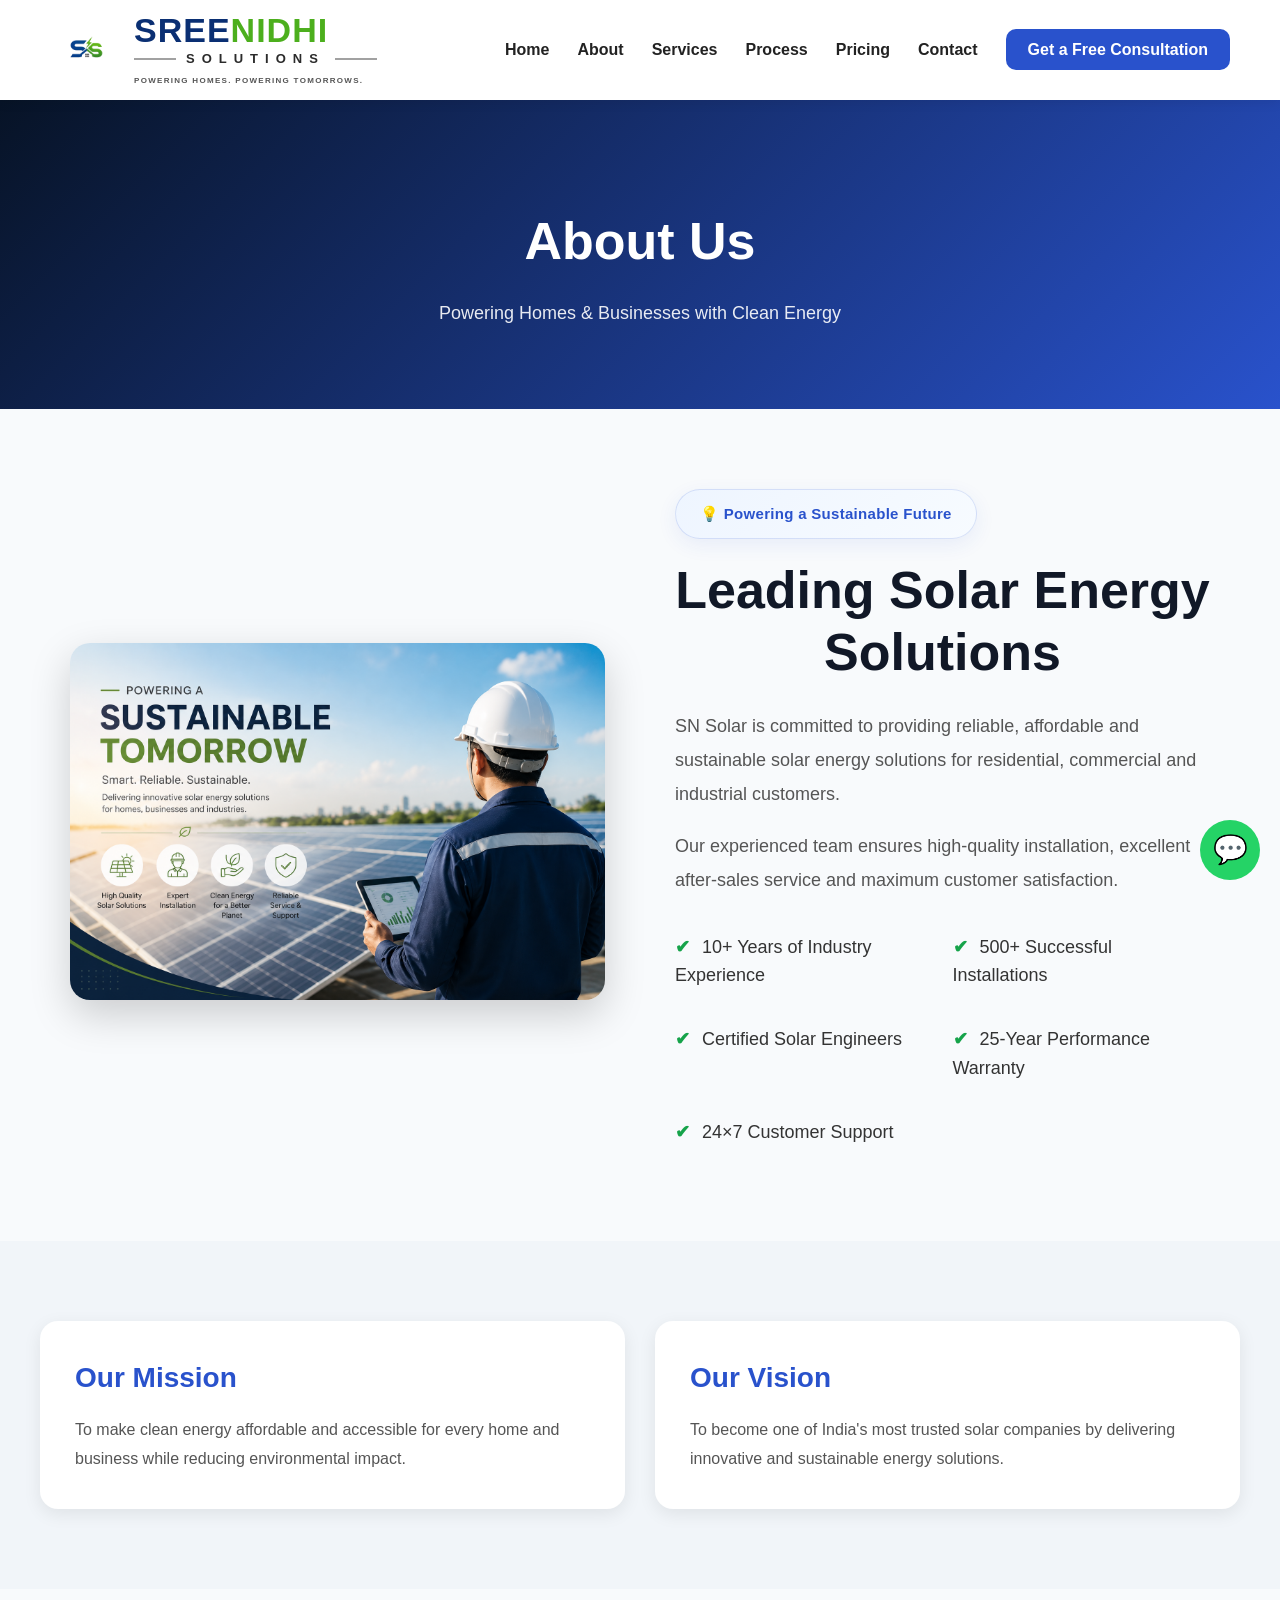
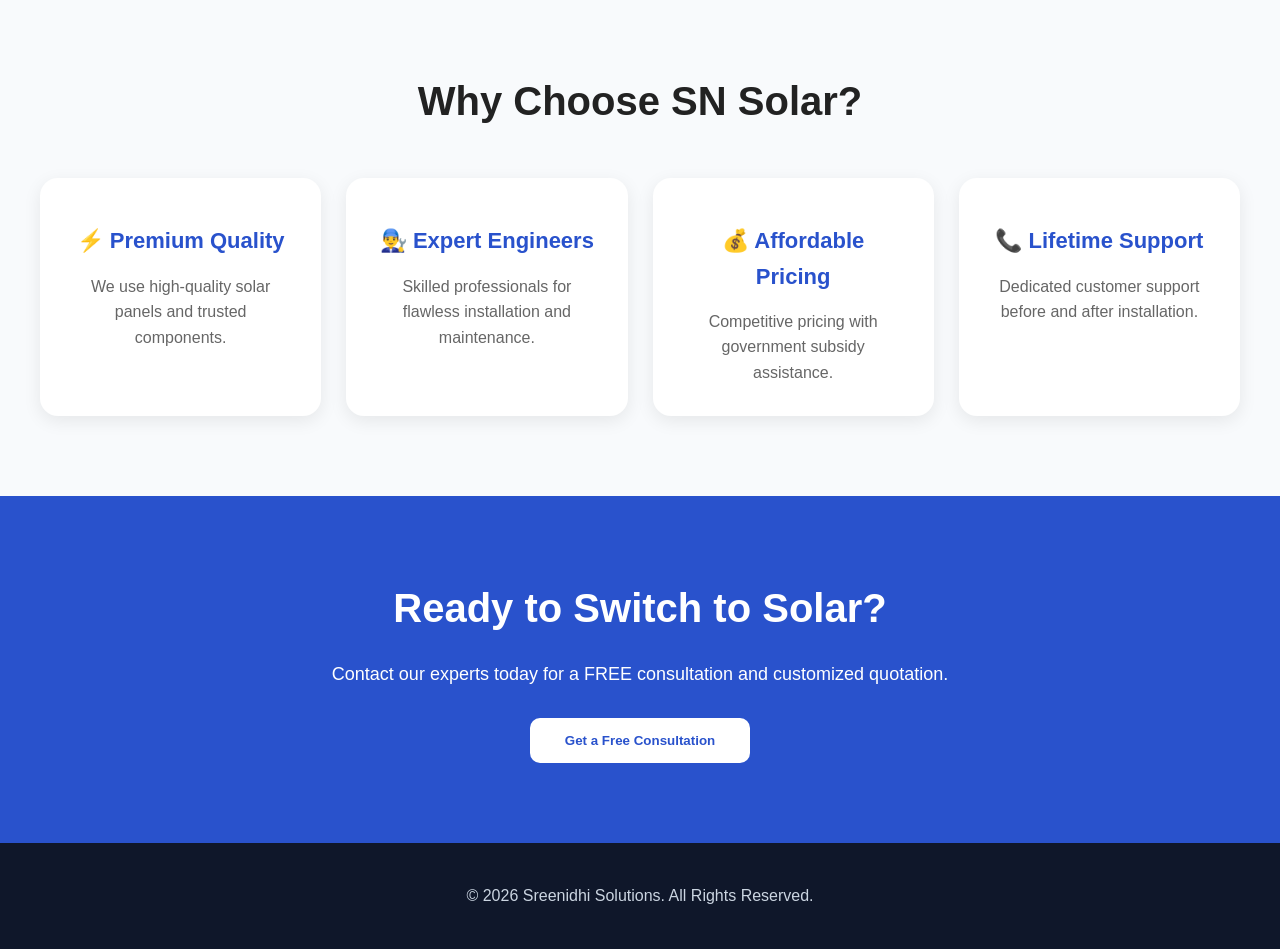
==== commit 7cc7ea22: "2" ====
--- a/about.html
+++ b/about.html
@@ -50,57 +50,7 @@
     </ul>
 </nav>
 
-<!DOCTYPE html>
-<html lang="en">
-<head>
-<meta charset="UTF-8">
-<meta name="viewport" content="width=device-width, initial-scale=1.0">
-<title>Sreenidhi Solutions | Solar Panels, Inverters & Batteries</title>
-
-<meta name="description" content="Sreenidhi Solutions provides professional solar panel installation, inverters, UPS systems, batteries, and power backup solutions for homes and businesses.">
-<meta name="keywords" content="Sreenidhi Solutions, Solar Panels, Solar Installation, Inverters, Batteries, UPS, Power Backup">
-<meta name="author" content="Sreenidhi Solutions">
-
-<link rel="stylesheet" href="css/style.css">
-<link rel="icon" type="image/png" href="images/ss-icon.png">
-</head>
-
-<body>
-
-<nav>
-    <div class="logo">
-        <a href="index.html" class="logo-wrapper">
-            <img src="images/ss-icon.png" alt="Sreenidhi Solutions">
-
-            <div class="brand-text">
-                <h1><span class="blue">SREE</span><span class="green">NIDHI</span></h1>
-
-                <div class="solutions-line">
-                    <span class="line"></span>
-                    <h2>SOLUTIONS</h2>
-                    <span class="line"></span>
-                </div>
-
-                <p>POWERING HOMES. POWERING TOMORROWS.</p>
-            </div>
-        </a>
-    </div>
-
-    <button class="hamburger" id="hamburger">☰</button>
-
-    <ul class="nav-links" id="nav-links">
-        <li><a href="index.html">Home</a></li>
-        <li><a href="index.html#about">About</a></li>
-        <li><a href="index.html#services">Services</a></li>
-        <li><a href="index.html#process">Process</a></li>
-        <li><a href="index.html#pricing">Pricing</a></li>
-        <li><a href="contact.html">Contact</a></li>
-
-        <li class="mobile-btn">
-            <a href="contact.html" class="quote-btn">Get a Free Consultation</a>
-        </li>
-    </ul>
-</nav>
+
 
 <!-- ========================= -->
 <!-- PAGE BANNER -->
@@ -353,41 +303,3 @@
 </html>
 
 
-<footer class="footer">
-    <div class="footer-bottom">
-        &copy; 2026 Sreenidhi Solutions. All Rights Reserved.
-    </div>
-</footer>
-
-<a href="https://wa.me/919866255666" class="whatsapp-float" target="_blank">💬</a>
-
-<button id="topBtn" onclick="topFunction()">↑</button>
-
-<script>
-window.onscroll=function(){
-const btn=document.getElementById("topBtn");
-btn.style.display=document.documentElement.scrollTop>300?"block":"none";
-};
-
-function topFunction(){
-window.scrollTo({top:0,behavior:"smooth"});
-}
-
-const hamburger=document.getElementById("hamburger");
-const navLinks=document.getElementById("nav-links");
-
-hamburger.addEventListener("click",function(){
-navLinks.classList.toggle("active");
-hamburger.innerHTML=navLinks.classList.contains("active")?"✕":"☰";
-});
-
-document.querySelectorAll("#nav-links a").forEach(link=>{
-link.addEventListener("click",function(){
-navLinks.classList.remove("active");
-hamburger.innerHTML="☰";
-});
-});
-</script>
-
-</body>
-</html>
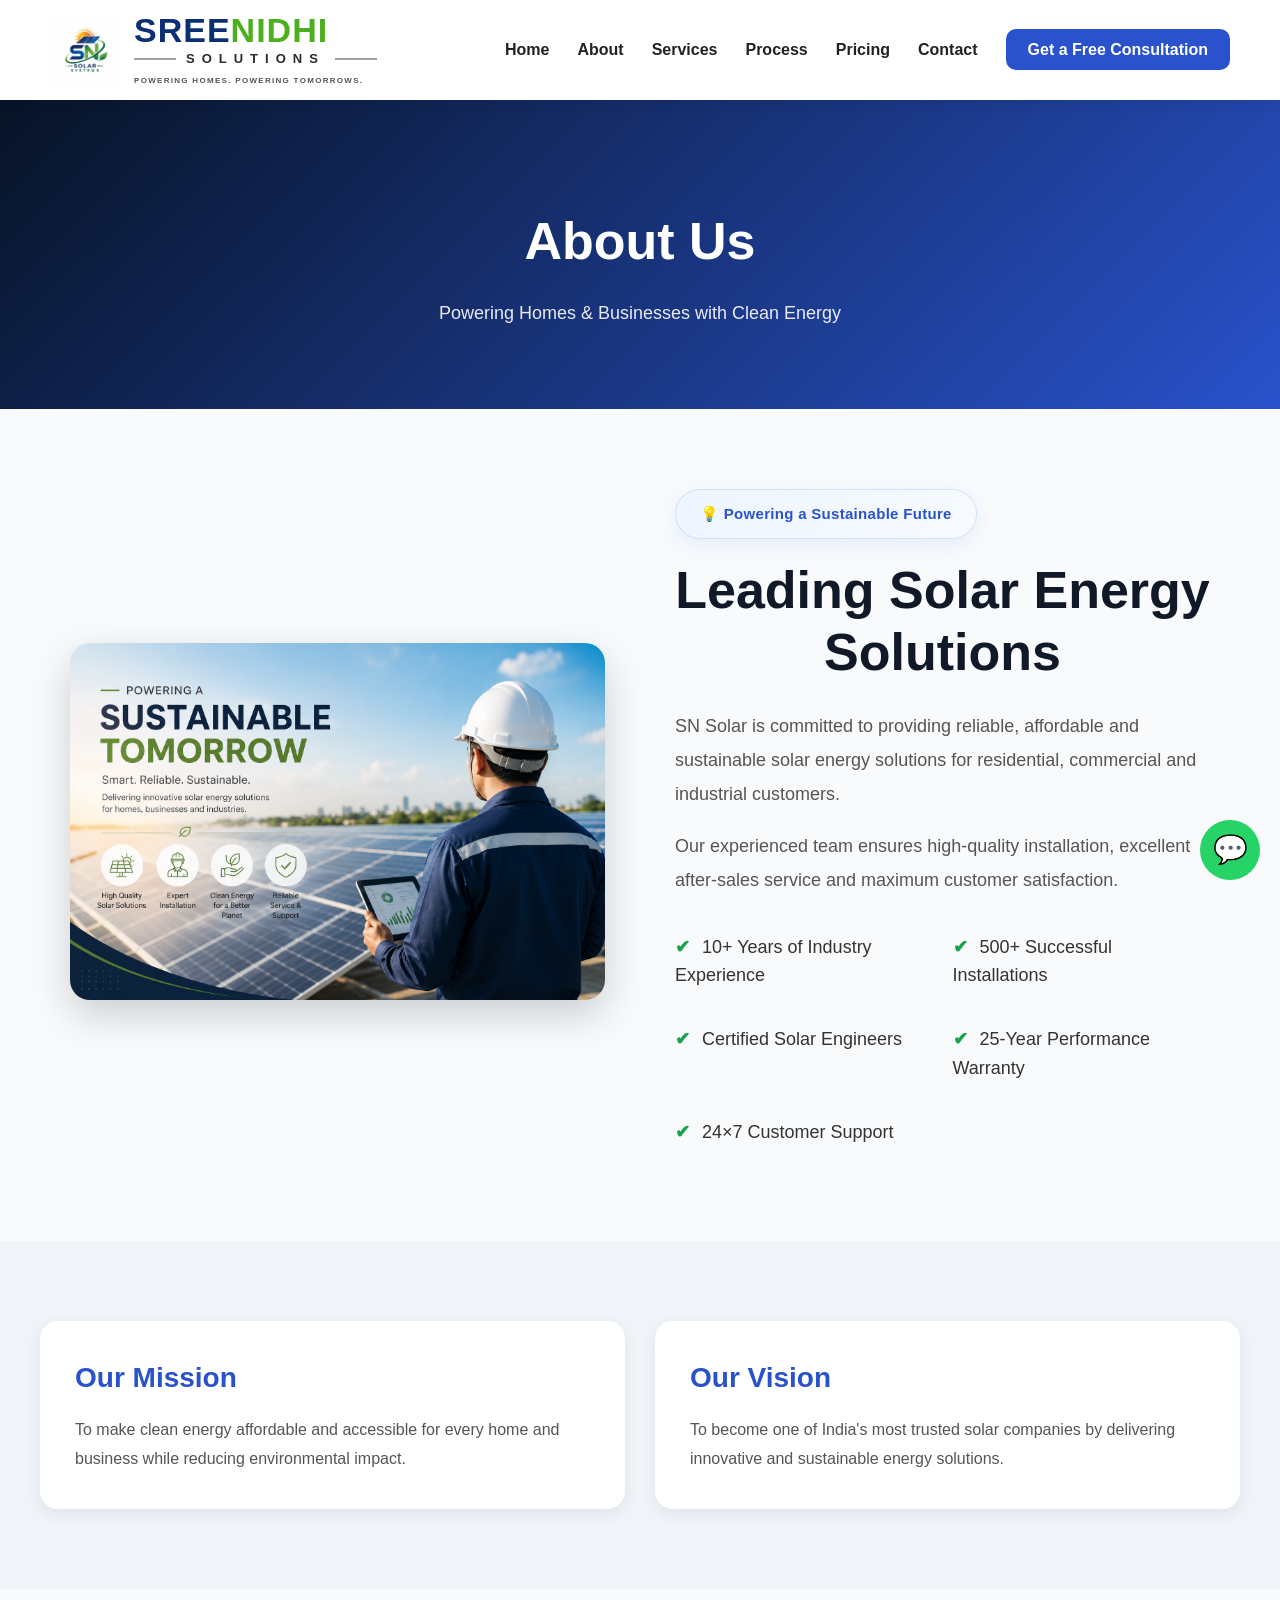
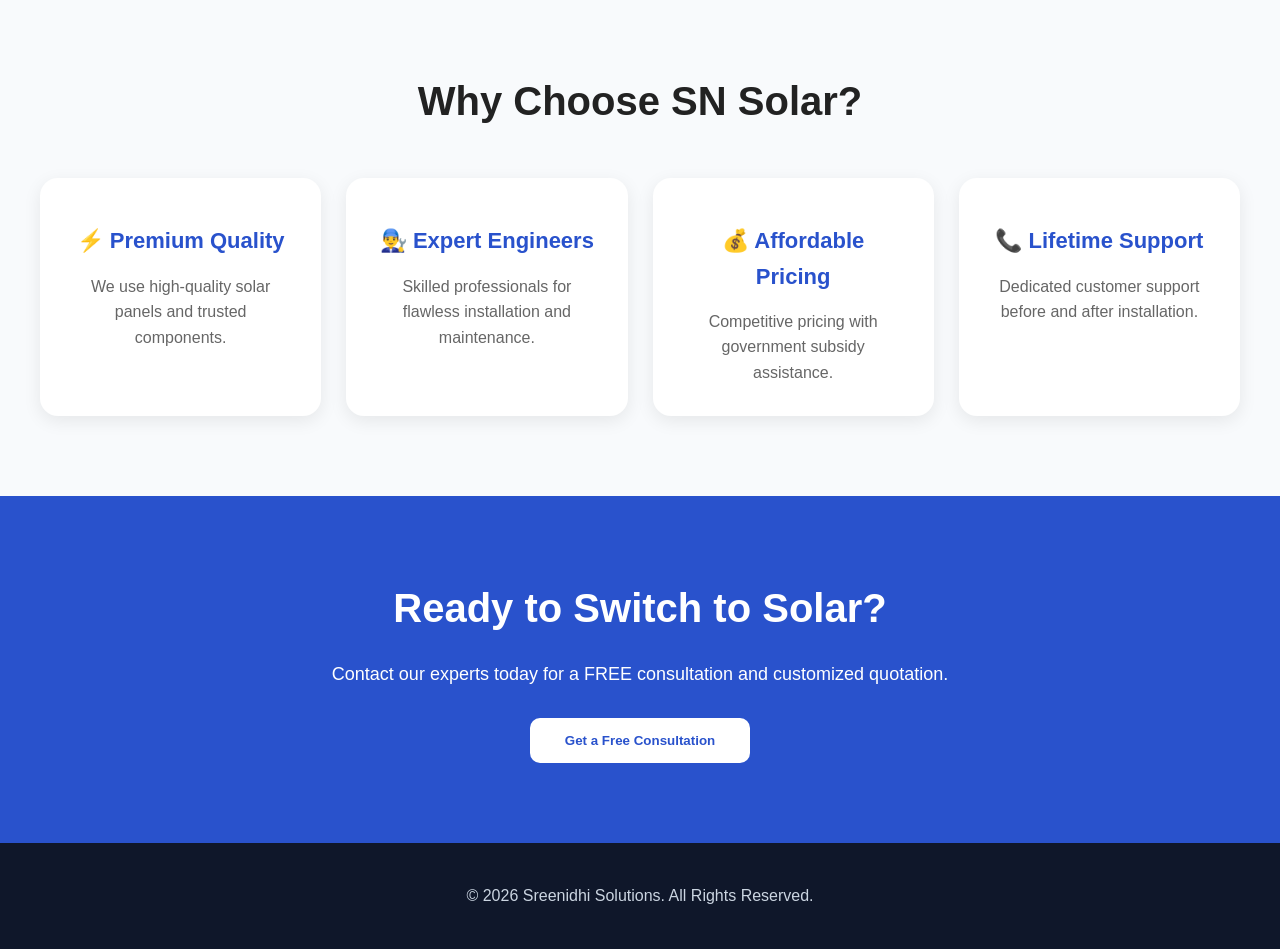
==== commit f1e038c2: "roof" ====
--- a/about.html
+++ b/about.html
@@ -3,10 +3,10 @@
 <head>
 <meta charset="UTF-8">
 <meta name="viewport" content="width=device-width, initial-scale=1.0">
-<title>Sreenidhi Solutions | Solar Panels, Inverters & Batteries</title>
-
-<meta name="description" content="Sreenidhi Solutions provides professional solar panel installation, inverters, UPS systems, batteries, and power backup solutions for homes and businesses.">
-<meta name="keywords" content="Sreenidhi Solutions, Solar Panels, Solar Installation, Inverters, Batteries, UPS, Power Backup">
+<title>Sreenidhi Solutions | Solar Rooftop Systems, Inverters & Batteries</title>
+
+<meta name="description" content="Sreenidhi Solutions provides professional solar rooftop system installation, inverters, UPS systems, batteries and power backup solutions for homes and businesses.">
+<meta name="keywords" content="Sreenidhi Solutions, Solar Rooftop Systems, Solar Installation, Inverters, Batteries, UPS, Power Backup">
 <meta name="author" content="Sreenidhi Solutions">
 
 <link rel="stylesheet" href="css/style.css">
